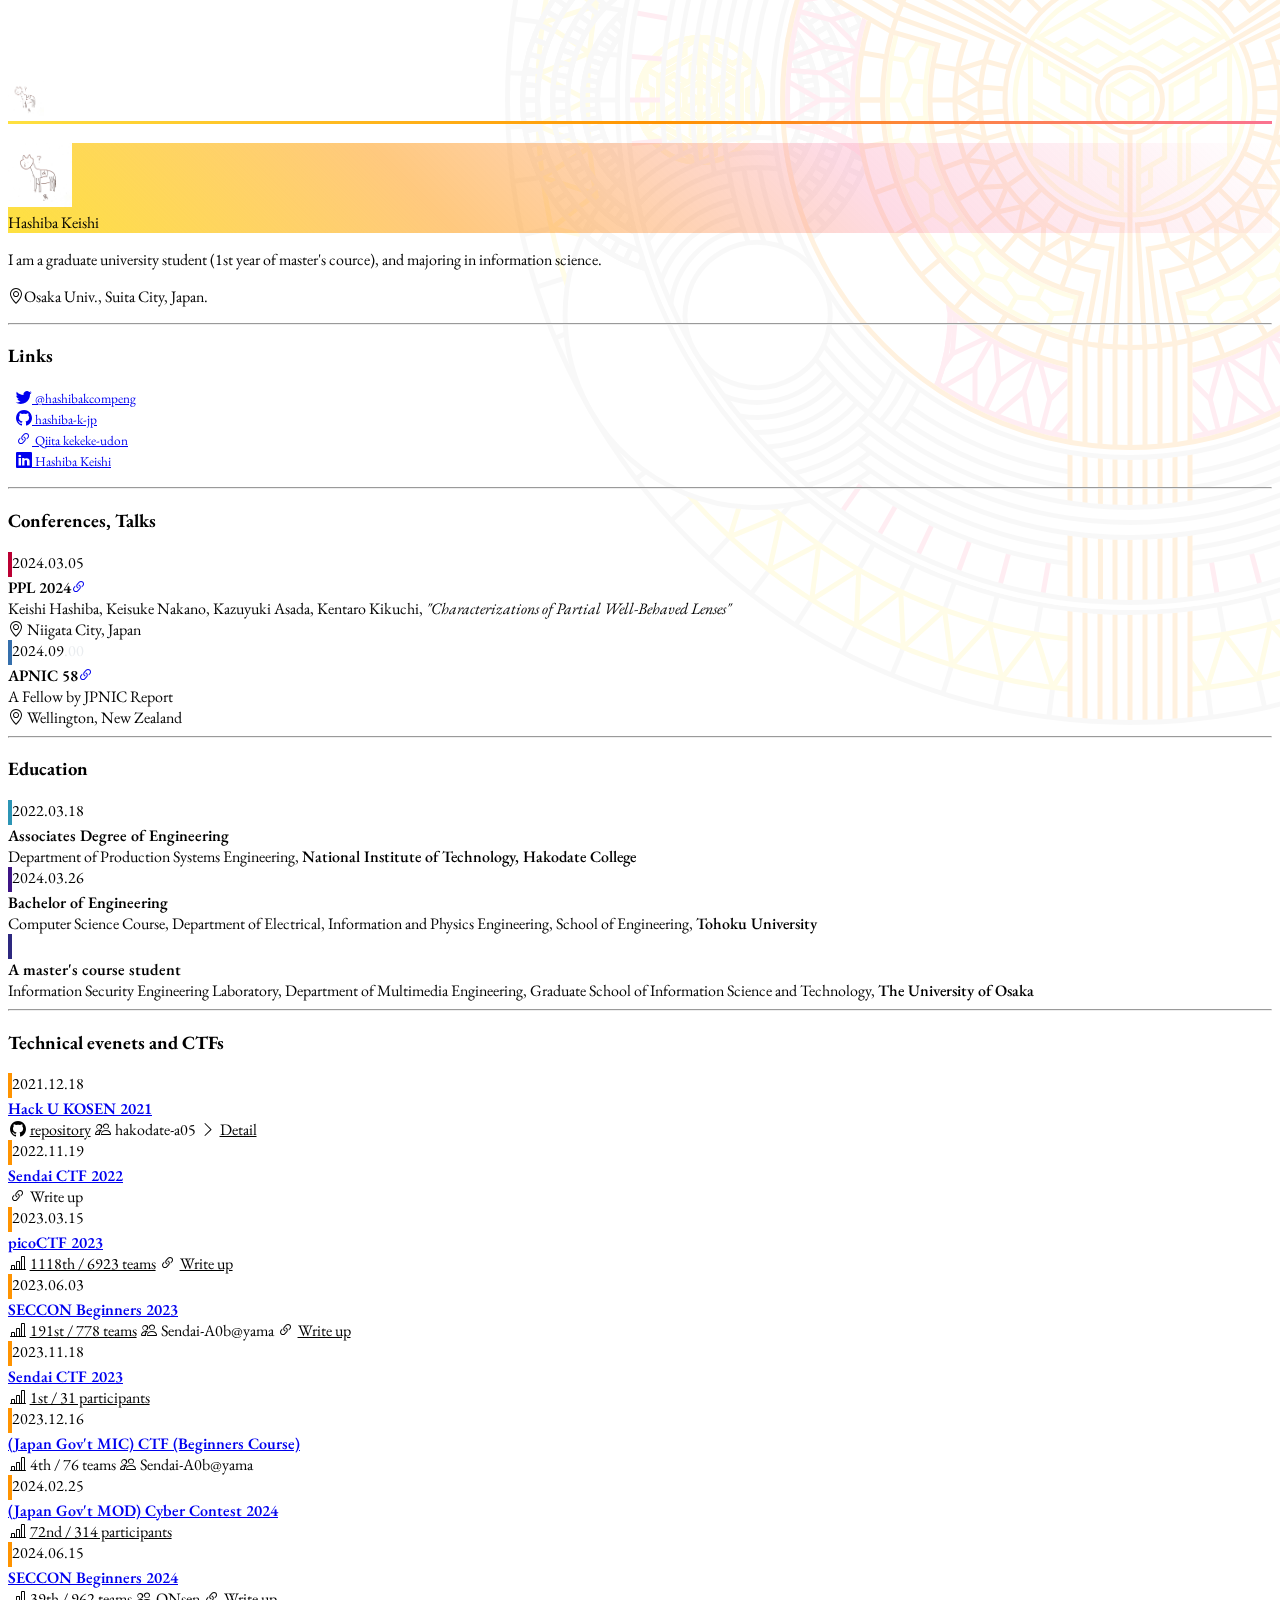
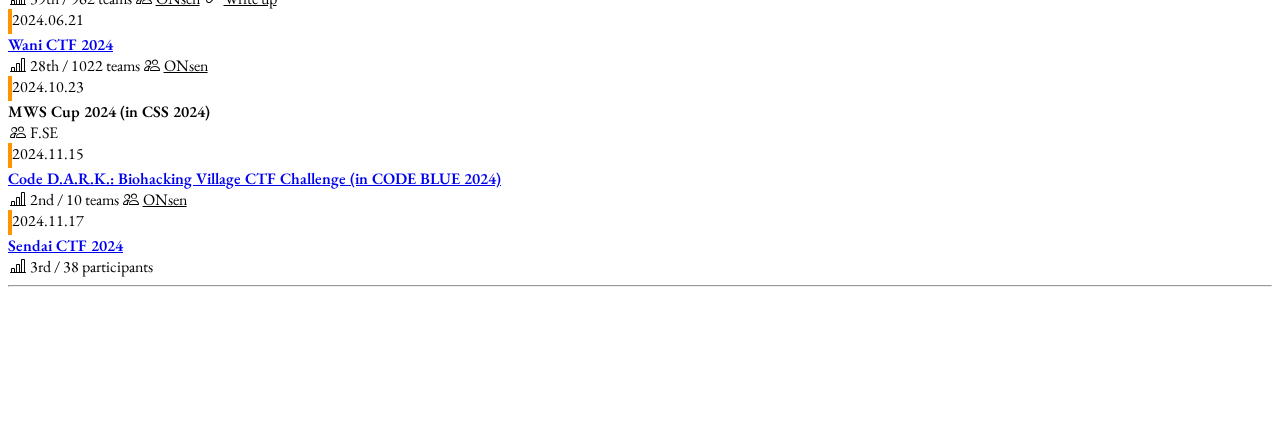
==== index.html @ 52b43f0b "add CTFs" ====
<!DOCTYPE html>
<html lang="ja" dir="ltr">
    <head>
        <meta charset="utf-8">
        <meta name="viewport" content="width=device-width">
        <title>Ke-</title>

        <!-- bootstrap 5.0 -->
        <link href="https://cdn.jsdelivr.net/npm/bootstrap@5.3.0/dist/css/bootstrap.min.css" rel="stylesheet" integrity="sha384-9ndCyUaIbzAi2FUVXJi0CjmCapSmO7SnpJef0486qhLnuZ2cdeRhO02iuK6FUUVM" crossorigin="anonymous">
        <script src="https://cdn.jsdelivr.net/npm/bootstrap@5.3.0/dist/js/bootstrap.bundle.min.js" integrity="sha384-geWF76RCwLtnZ8qwWowPQNguL3RmwHVBC9FhGdlKrxdiJJigb/j/68SIy3Te4Bkz" crossorigin="anonymous"></script>
        <link rel="stylesheet" href="https://cdn.jsdelivr.net/npm/bootstrap-icons@1.8.0/font/bootstrap-icons.css">

        <!-- bootstrap and original styles; Should this be written other files? -->
        <link rel="stylesheet" href="./styles/common.css" type="text/css">
        <link rel="stylesheet" href="./styles/flags.css" type="text/css">
        <link rel="stylesheet" href="./styles/rotation.css" type="text/css">

        <style media="screen">
            /* Show it is fixed to the top */
            body {
                min-height: 75rem;
                padding-top: 4.5rem;
            }
            li{
                list-style:none;
            }

            .name-div{
                background-image: linear-gradient(45deg, #fee140ff, #FF930080, #fa709a40, #FFFFFF00);
                /* border-image-source: linear-gradient(45deg, #fee140, #FF9300, #fa709a, #000000); */

            }

            .date{
                /* background-color: #EFEFEF; */
                /* border-left: .3em solid var(--color); */
                border-left: .3em solid ;
                padding-bottom: 1px;
                min-height: 24px;
            }

            .badge{
                text-decoration: none;
                font-weight: 400; /*semi bold*/
                margin: 0 .15em;
            }

            .badge  > a{
                color: inherit;
            }

            .contents-title{
                margin: 0;
                font-weight: 600; /*semi bold*/
            }

            #flags{
                margin: 0 0 1em 0;
            }

            .border-ppl > div{
                border-color: #B03;
            }

            .border-apnic > div{
                border-color: #356FAC;
            }


            .description-row{
              background-color: #F9F9F9;
            }

            .paper-title{
                font-style: italic;
            }




            @media (min-width: 576px) {
              .container-content > .row {
                &:not(.description-row) {
                  /* border-bottom: solid 1px;
                  border-image: linear-gradient(to right, var(--color), #FFFFFF) 1; */
                }
              }
            }

        </style>

        <!-- <link rel="stylesheet" href="./styles/index.css" type="text/css"> -->
        <script type="text/javascript" src="scripts/index.js"></script>
        <script type="text/javascript" src="scripts/common.js"></script>
        <!-- flag{h3l10_w0r1d!} -->

    </head>
    <body class="o-font-plain">
        <script>nav("")</script>

        <!--
        <nav class="navbar navbar-expand-md navbar-dark fixed-top bg-dark p-0">
            <div class="container-md">
                <a class="navbar-brand p-2 m-0 d-flex align-items-center"><img src="./images/icons/icon.jpg" class="border border-light border-1 rounded-circle d-inline-block align-text-top" height="36" alt=""> </a>
                <a class="navbar-brand o-font-head p-0">HOME</a>
            </div>
        </nav>
        -->

        <main class="container d-grid gap-3">
            <div id="curr_lang" class="lang-en" style="display: none;"></div>
            <div class="container">
                <h3 class="o-font-head"></h3>
                <div class="name-div row d-flex align-items-center">
                    <img src="./images/icons/icon.jpg" class="m-2 col-2 w-auto border border-light border-0 rounded-circle" height="64" width="64" alt="">
                    <!-- <div class="col-8 align-center name-url my-2" id="name" onclick="changeName()">
                        <span class="lead o-font-head">hashiba-k-jp.github.io</span>
                    </div> -->
                    <div class="col-8 align-center name-url my-2" id="name" >
                        <span class="lead o-font-head">Hashiba Keishi</span>
                    </div>
                </div>
              </div>
            <div class="container div-text">
                <div class="p-2 pb-0 lang-en">
                    <p class="mb-0">
                        I am a graduate university student (1st year of master's cource), and majoring in information science.<br>
                    </p>
                    <p class="mb-0 mt-1">
                        <i class="bi bi-geo-alt"></i>Osaka Univ., Suita City, Japan.
                    </p>
                </div>
                <div class="p-2 pb-0 lang-ja">
                    <p class="mb-0">
                        修士課程1年
                    </p>
                    <p class="mb-0 mt-1">
                        <i class="bi bi-geo-alt"></i>大阪府吹田市 / 大阪大学
                    </p>
                </div>
            </div>
            <hr class="hr  m-0" />
            <div class="container div-text">
                <h3 class="o-font-head">Links</h3>
                <ul class="mb-0">
                    <li><a href="https://twitter.com/hashibakcompeng" target="_blank" rel="noopener noreferrer" class="link-secondary"><i class="bi bi-twitter"></i> <small class="text-muted">@hashibakcompeng</small></a></li>
                    <li><a href="https://github.com/hashiba-k-jp" target="_blank" rel="noopener noreferrer" class="link-secondary"><i class="bi bi-github"></i> <small class="text-muted">hashiba-k-jp</small></a></li>
                    <li><a href="https://Qiita.com/kekeke-udon" target="_blank" rel="noopener noreferrer" class="link-secondary"><i class="bi bi-link-45deg"></i> <small class="text-muted">Qiita kekeke-udon</small></a></li>
                    <!-- <li><a href="https://www.instagram.com/k_instgr" target="_blank" rel="noopener noreferrer" class="link-secondary"><i class="bi bi-instagram"></i> <small class="text-muted">k_instgr</small></a></li> -->
                    <li><a href="https://www.linkedin.com/in/hashiba-k-jp" target="_blank" rel="noopener noreferrer" class="link-secondary"><i class="bi bi-linkedin"></i> <small class="text-muted">Hashiba Keishi</small></a></li>
                </ul>
            </div>
            <hr class="hr  m-0" />
            <div class="container">
                <h3 class="o-font-head">Conferences, Talks</h3>
                <div class="container container-content">
                    <div class="row mt-1 border-ppl">
                        <div class="date text-start text-md-center col-xxl-1 col-xl-1 col-lg-2 col-md-2 col-sm-3 col-xs-3   px-xl-1 bg-body-secondary text-body-secondary">
                            2024.03.05
                        </div>
                        <div class="main-contents text-sm-start col-xxl-11 col-xl-11 col-lg-10 col-md-10 col-sm-9 col-xs-9">
                            <p class="contents-title">PPL 2024<a href="https://jssst-ppl.org/workshop/2024/" target="_blank" rel="noopener noreferrer" class="link-secondary"><i class="bi bi-link-45deg"></i></a></p>
                            <span>Keishi Hashiba, Keisuke Nakano, Kazuyuki Asada, Kentaro Kikuchi,</span>
                            <span class="paper-title">"Characterizations of Partial Well-Behaved Lenses"</span>
                            <br>
                            <i class="bi bi-geo-alt"></i> <span class="lang-en">Niigata City, Japan</span> <span class="lang-ja">新潟市</span>
                        </div>
                    </div>
                    <div class="row mt-1 border-apnic">
                        <div class="date text-start text-md-center col-xxl-1 col-xl-1 col-lg-2 col-md-2 col-sm-3 col-xs-3   px-xl-1 bg-body-secondary text-body-secondary">
                            2024.09<span style="color:#E9ECEF;">.00</span>
                        </div>
                        <div class="main-contents text-sm-start col-xxl-11 col-xl-11 col-lg-10 col-md-10 col-sm-9 col-xs-9">
                            <p class="contents-title">APNIC 58<a href="https://conference.apnic.net/58/" target="_blank" rel="noopener noreferrer" class="link-secondary"><i class="bi bi-link-45deg"></i></a></p>
                            <span>A Fellow by JPNIC</span>
                            <span>Report</span>
                            <br>
                            <i class="bi bi-geo-alt"></i> <span>Wellington, New Zealand</span>
                        </div>
                    </div>
                </div>
            </div>

            <hr class="hr  m-0" />
            <div class="container">
                <h3 class="o-font-head">Education</h3>
                <div class="container container-content" id="edu">
                    <script type="text/javascript" src="scripts/index/edu.js"></script>
                </div>
            </div>
            <hr class="hr  m-0" />
            <div class="container">
                <h3 class="o-font-head">Technical evenets and CTFs</h3>
                <div class="container container-content" id="tech-events">
                    <script type="text/javascript" src="scripts/index/tech.js"></script>
                </div>
            </div>
            <hr class="hr  m-0" />
            <div class="container">
                <div id="flags" class="row flex-row-reverse bg-light">
                    <div class="col-xxl-2 col-lg-3 col-md-4 col-sm-6 col-xs-6 mt-sm-0">
                        <div class="area row justify-content-center">
                            <div class="d-flex flag">
                                <div class="flag-element" id="jp01-b"></div>
                                <div class="flag-element" id="jp01-w"></div>
                                <div class="flag-element" id="jp01-r"></div>
                                <div class="flag-element" id="jp01-w"></div>
                                <div class="flag-element" id="jp01-r"></div>
                                <div class="flag-element" id="jp01-w"></div>
                                <div class="flag-element" id="jp01-r"></div>
                                <div class="flag-element" id="jp01-w"></div>
                                <div class="flag-element" id="jp01-r"></div>
                                <div class="flag-element" id="jp01-w"></div>
                                <div class="flag-element" id="jp01-r"></div>
                                <div class="flag-element" id="jp01-w"></div>
                                <div class="flag-element" id="jp01-r"></div>
                                <div class="flag-element" id="jp01-w"></div>
                                <div class="flag-element" id="jp01-r"></div>
                                <div class="flag-element" id="jp01-w"></div>
                                <div class="flag-element" id="jp01-b"></div>
                            </div>
                            <div class="d-flex flag">
                                <div class="flag-element" id="city01202-b"></div>
                                <div class="flag-element" id="city01202-w"></div>
                                <div class="flag-element" id="city01202-r"></div>
                                <div class="flag-element" id="city01202-w"></div>
                                <div class="flag-element" id="city01202-r"></div>
                                <div class="flag-element" id="city01202-w"></div>
                                <div class="flag-element" id="city01202-r-c"></div>
                                <div class="flag-element" id="city01202-w-c"></div>
                                <div class="flag-element" id="city01202-b-c"></div>
                                <div class="flag-element" id="city01202-w-c"></div>
                                <div class="flag-element" id="city01202-r-c"></div>
                                <div class="flag-element" id="city01202-w"></div>
                                <div class="flag-element" id="city01202-r"></div>
                                <div class="flag-element" id="city01202-w"></div>
                                <div class="flag-element" id="city01202-r"></div>
                                <div class="flag-element" id="city01202-w"></div>
                                <div class="flag-element" id="city01202-b"></div>
                            </div>
                        </div>
                    </div>
                    <div class="col-xxl-2 col-lg-3 col-md-4 col-sm-6 col-xs-6 mt-1 mt-sm-0">
                        <div class="area row justify-content-center">
                            <div class="d-flex flag">
                                <div class="flag-element" id="jp04-g-s"></div>
                                <div class="flag-element" id="jp04-w"></div>
                                <div class="flag-element" id="jp04-g-c"></div>
                                <div class="flag-element" id="jp04-w"></div>
                                <div class="flag-element" id="jp04-g-c"></div>
                                <div class="flag-element" id="jp04-w"></div>
                                <div class="flag-element" id="jp04-g-c"></div>
                                <div class="flag-element" id="jp04-w"></div>
                                <div class="flag-element" id="jp04-g-s"></div>
                            </div>
                            <div class="d-flex flag">
                                <div class="flag-element" id="city04100-b-s"></div>
                                <div class="flag-element" id="city04100-w"></div>
                                <div class="flag-element" id="city04100-b-ms"></div>
                                <div class="flag-element" id="city04100-w"></div>
                                <div class="flag-element" id="city04100-b-c"></div>
                                <div class="flag-element" id="city04100-w"></div>
                                <div class="flag-element" id="city04100-b-c"></div>
                                <div class="flag-element" id="city04100-w"></div>
                                <div class="flag-element" id="city04100-b-ms"></div>
                                <div class="flag-element" id="city04100-w"></div>
                                <div class="flag-element" id="city04100-b-s"></div>
                            </div>
                        </div>
                    </div>
                    <div class="col-xxl-2 col-lg-3 col-md-4 col-sm-6 col-xs-6 mt-1 mt-sm-0">
                        <div class="area row justify-content-center">
                            <div class="d-flex flag">
                                <div class="flag-element" id="jp27-b-s"></div>
                                <div class="flag-element" id="jp27-w"></div>
                                <div class="flag-element" id="jp27-b-i"></div>
                                <div class="flag-element" id="jp27-w"></div>
                                <div class="flag-element" id="jp27-b-o"></div>
                                <div class="flag-element" id="jp27-w"></div>
                                <div class="flag-element" id="jp27-b-i"></div>
                                <div class="flag-element" id="jp27-w"></div>
                                <div class="flag-element" id="jp27-b-o"></div>
                                <div class="flag-element" id="jp27-w"></div>
                                <div class="flag-element" id="jp27-b-i"></div>
                                <div class="flag-element" id="jp27-w"></div>
                                <div class="flag-element" id="jp27-b-s"></div>
                            </div>
                            <div class="d-flex flag">
                                <div class="flag-element" id="city27220-b-s"></div>
                                <div class="flag-element" id="city27220-l"></div>
                                <div class="flag-element" id="city27220-b-i"></div>
                                <div class="flag-element" id="city27220-l"></div>
                                <div class="flag-element" id="city27220-b-i"></div>
                                <div class="flag-element" id="city27220-l"></div>
                                <div class="flag-element" id="city27220-b-s"></div>
                            </div>
                        </div>
                    </div>
                </div>
            </div>

            <div class="footer-image d-none d-lg-block">

              <img src="images/layer2_white.svg" class="white_cover" id="layer_2"  alt="" width="1600" height="1600">
              <img src="images/layer2.svg"  id="layer_2"  alt="" width="1600" height="1600">
              <div class="layer_2_sate" id="l2_s1">
                <img src="images/outer-satellite-1.svg" id="" class="l2_img1" alt="" width="400" height="400">
                <img src="images/outer-satellite-2.svg" id="" class="l2_img2" alt="" width="400" height="400">
                <img src="images/outer-satellite-3.svg" id="" class="l2_img3" alt="" width="400" height="400">
              </div>
              <div class="layer_2_sate" id="l2_s2">
                <img src="images/outer-satellite-1.svg" id="" class="l2_img1" alt="" width="400" height="400">
                <img src="images/outer-satellite-2.svg" id="" class="l2_img2" alt="" width="400" height="400">
                <img src="images/outer-satellite-3.svg" id="" class="l2_img3" alt="" width="400" height="400">
              </div>
              <div class="layer_2_sate" id="l2_s3">
                <img src="images/outer-satellite-1.svg" id="" class="l2_img1" alt="" width="400" height="400">
                <img src="images/outer-satellite-2.svg" id="" class="l2_img2" alt="" width="400" height="400">
                <img src="images/outer-satellite-3.svg" id="" class="l2_img3" alt="" width="400" height="400">
              </div>
              <img src="images/white-2.svg" class="white_cover" id="l2_white" alt="" width="1600" height="1600">

              <div class="layer_1_sate" id="l1_s1">
                <img src="images/l1_sate.svg" id="" class="l1_img" alt="" width="150" height="150">
              </div>
              <div class="layer_1_sate" id="l1_s2">
                <img src="images/l1_sate.svg" id="" class="l1_img" alt="" width="150" height="150">
              </div>
              <div class="layer_1_sate" id="l1_s3">
                <img src="images/l1_sate.svg" id="" class="l1_img" alt="" width="150" height="150">
              </div>
              <img src="images/layer1.svg"   id="layer_1"   alt="" width="1600" height="1600">
              <img src="images/pink.svg"   id="l0_pink"  alt="" width="1600" height="1600">
              <img src="images/yellow.svg" id="l0_yellow" alt="" width="1600" height="1600">
              <img src="images/orange_white.svg" class="white_cover" id="l0_orange_white" alt="" width="1600" height="1600">
              <img src="images/orange.svg" id="l0_orange" alt="" width="1600" height="1600">
              <img src="images/white.svg" class="white_cover" id="white"  alt="" width="2500" height="2500">

            </div>

            <script type="text/javascript">
                const toHide = document.querySelectorAll(".lang-ja");
                toHide.forEach((element) => element.style.display = "none");
            </script>
        </main>
    </body>

</html>
---- styles/common.css ----
/* @import url(//fonts.googleapis.com/css2?family=David+Libre&family=Mate&family=Mate+SC&family=Spline+Sans+Mono&display=swap);
@import url(https://fonts.googleapis.com/css2?family=David+Libre&family=Mate&family=Mate+SC&family=Spline+Sans+Mono&display=swap); */
@import url(//fonts.googleapis.com/css2?family=EB+Garamond:ital,wght@0,400..800;1,400..800&display=swap);
@import url(https://fonts.googleapis.com/css2?family=EB+Garamond:ital,wght@0,400..800;1,400..800&display=swap);
/* @import url(fonts.googleapis.com/css2?family=Noto+Sans:ital,wdth,wght@0,90,100..900;1,90,100..900&display=swap);
@import url(https://fonts.googleapis.com/css2?family=Noto+Sans:ital,wdth,wght@0,90,100..900;1,90,100..900&display=swap); */

/* for japanese */
@import url(//fonts.googleapis.com/css2?family=Klee+One&display=swap);
@import url(https://fonts.googleapis.com/css2?family=Klee+One&display=swap);

@import url(//fonts.googleapis.com/css2?family=Shippori+Mincho:wght@400;500;600;700;800&display=swap);
@import url(https://fonts.googleapis.com/css2?family=Shippori+Mincho:wght@400;500;600;700;800&display=swap);

.o-font-head, h3, h5{
    font-family: 'EB Garamond';
}
.o-font-plain{
    font-family: 'EB Garamond', serif;
}
.o-font-mono{
    font-family: 'EB Garamond';
}

.lang-ja{
    /* font-family: "Klee One", cursive; */
    font-family: "Shippori Mincho", serif;
}

ul{
    padding-left: 0.5em;
}

@keyframes bggradient{
  0% {
    background-position: 0% 50%;
  }
  50% {
    background-position: 100% 50%;
  }
  100% {
    background-position: 0% 50%;
  }
}

.div-text{
  /* background-color: #FFFFFFB0; */
}

nav {
    border-bottom: 3px solid;
    border-image-source: linear-gradient(45deg, #fee140, #FF9300, #fa709a);
    border-image-slice: 1;
}
---- styles/flags.css ----
.flag {
    padding: 0px;
    margin: 0.15em 0.1em;
    height: 1.2em;
    width: 12em;
}


#jp01-b{
    width: 26%;
    background-color: #373B66;
}
#jp01-w{
    width: 3.2%;
    background-color: #FFFFFF;
}
#jp01-r{
    width: 3.2%;
    background-color: #C3373F;
}

#city01202-b{
    width: 17%;
    background-color: #154D7B;
}
#city01202-w{
    width: 5%;
    background-color: #FFFFFF;
}
#city01202-r{
    width: 7%;
    background-color: #881F4E;
}
#city01202-b-c{ /* center */
    width: 2%;
    background-color: #154D7B;
}
#city01202-w-c{ /* center */
    width: 1%;
    background-color: #FFFFFF;
}
#city01202-r-c{ /* center */
    width: 2%;
    background-color: #881F4E;
}

#jp04-g-s{ /* side */
    width: 26.5%;
    background-color: #02594A;
}
#jp04-g-c{ /* center */
    width: 5%;
    background-color: #02594A;
}
#jp04-w{
    width: 8%;
    background-color: #FFFFFF;
}

#city04100-b-s{ /* side */
    width: 26%;
    background-color: #2E0A70;
}
#city04100-b-ms{ /* middle-side */
    width: 12%;
    background-color: #2E0A70;
}
#city04100-b-c{ /* center */
    width: 2%;
    background-color: #2E0A70;
}
#city04100-w{
    width: 4%;
    background-color: #FFFFFF;
}

#jp27-b-s{
    width: 16%;
    background-color: #364C97;
}
#jp27-b-i{ /* Inner-white */
    width: 5%;
    background-color: #364C97;
}
#jp27-b-o{ /* Outer-white */
    width: 10%;
    background-color: #364C97;
}
#jp27-w{
    width: 5.5%;
    background-color: #FFFFFF;
}

#city27220-b-s{ /* Background Side */
    width: 23%;
    background-color: #FFF9D8;
}
#city27220-b-i{ /* Background Inner */
    width: 15%;
    background-color: #FFF9D8;
}
#city27220-l{ /* Logo */
    width: 8%;
    background-color: #660000;
}
---- styles/rotation.css ----
.footer-image {
  --rad-outer:  calc(430px + 200px);
  /* --debug-padding: 1200px; */
  --debug-padding: 0px;
  --debug-rotate: 0deg;
  /* --origin-deg: 45deg; */

  --margin_top:   100px;
  --margin_right: 150px;
  position: relative;
}

.footer-image > img, .footer-image > div, .footer-image > div > img{
  position: fixed;
  z-index:  -1;
  rotate: calc(var(--origin-deg) + var(--debug-rotate));
}

.footer-image > div{
  height: var(--height);
  width:  var(--width);
  top:    calc(var(--margin_top) - var(--height)/2 + var(--debug-padding));
  right:  calc(var(--margin_right) - var(--width)/2 + var(--from_center) + var(--debug-padding));
  --padding: calc(var(--from_center) + var(--satellite_radius));   /* only --margin_top and --margin_right ... just upper_right corner is center of the images. */
  transform-origin: var(--padding) center;
}

.footer-image > #l0_orange, #l0_orange_white, #l0_yellow, #l0_pink, #layer_1, #layer_2, #l2_white{
  --height: 1600px;
  --width:  1600px;
  height: var(--height);
  width:  var(--width);
  top:    calc(var(--margin_top) - var(--height)/2  + var(--debug-padding));
  right:  calc(var(--margin_right) - var(--width)/2  + var(--debug-padding));
}

.footer-image > #white, #layer_3, #layer_4_1, #layer_4_2, #layer_4_white{
  --height: 2500px;
  --width:  2500px;
  height: var(--height);
  width:  var(--width);
  top:    calc(var(--margin_top) - var(--height)/2  + var(--debug-padding));
  right:  calc(var(--margin_right) - var(--width)/2  + var(--debug-padding));
}

.footer-image > #layer_3_white{
  --height: 4000px;
  --width:  4000px;
  height: var(--height);
  width:  var(--width);
  top:    calc(var(--margin_top) - var(--height)/2  + var(--debug-padding));
  right:  calc(var(--margin_right) - var(--width)/2  + var(--debug-padding));
}


@keyframes pos_rotate {
  0% { transform: rotate(0deg); }
  100% { transform: rotate(360deg); }
}
@keyframes neg_rotate {
  0% { transform: rotate(0deg); }
  100% { transform: rotate(-360deg); }
}
@keyframes rotate {
  0% { transform: rotate(var(--from)); }
  100% {transform: rotate(var(--to));}
}

@keyframes line {
  0% { transform: translateX(0px) rotate(var(--reverse)); }
  100% {transform: translateX(var(--line_move_end)) rotate(var(--reverse));}
}

.layer_4_line_img{
  position: absolute;
  animation: line 1s cubic-bezier(0.35, 0, 0.65, 1) infinite;
}

.layer_4_sate_line{
  display: block;
  --width: calc(3000px/2);
  --height: calc(770px/2);
  /* height = 385px */
  --from_center: 900px;
  --satellite_radius: calc(var(--width) / 2);
  /* z-index:30 !important; */
  animation: rotate 240s linear infinite;
  /* background-color:red; */
}

#l4_l_s1{ --from:450deg; --to: 90deg; }
#l4_l_s2{ --from:570deg; --to:210deg; }
#l4_l_s3{ --from:690deg; --to:330deg; }

.layer_4_line1_img{
  right: 0px;
  --line_move_end: 240px
}
.line1_r{
  top: 10px;
  --reverse: 0deg;
}
.line1_l{
  bottom: 10px;
  --reverse: 180deg;
}

.layer_4_line2_img{
  right: 0px;
  --line_move_end: -160px
}
.line2_r{
  top: 60px;
  --reverse: 0deg;
}
.line2_l{
  bottom: 60px;
  --reverse: 180deg;
}

.layer_4_line3_img{
  --line_move_end: -160px
}
.line3_r{
  top: 100px;
}
.line3_l{
  bottom: 100px;
}

.layer_4_line4{
  position: absolute;
  width: 1300px;
  height: 5px;
  /* background-color: #3FBFD2; */
  background-color: #FFFFFFFF;
}
#line4_1{ top:     95px; }
#line4_2{ bottom:  95px; }
#line4_3{ top:    130px; }
#line4_4{ bottom: 130px; }

@keyframes shine{ 100% { left: 125%; } }

.layer_4_line4_color {
  position: absolute;
  top: 0;
  left: -20%;
  width: 50%;
  height: 100%;
  background: linear-gradient(to left, #3FBFD240 0%, #3FBFD2FF 5%, #3FBFD200 100%);
}

.color_run{
  animation: shine 3s;
}



.layer4_line_satellite{
  position: absolute;
  height: 185px;
  width: 185px;
  right: calc(800px - (370px)/4);
  top:  calc((770px/2)/2 - (370px)/4);
}


.layer4_line_satellite > img{
  position: absolute;
  /* top:0px;
  right:0px; */
  animation: var(--dir) var(--rotate_time) linear infinite;
}
.layer4_line_satellite_img1{
  --dir: pos_rotate;
  --rotate_time: 12s;
}
.layer4_line_satellite_img2{
  --dir: neg_rotate;
  --rotate_time: 16s;
}

.layer_4_sate{
  --size: 800px;
  height: var(size);
  width:  var(size);
  display: block;

  position: absolute;
  --top: 175px;
  top: var(--top);
  left: calc(var(--size) / 2);

  transform-origin: 400px calc(var(--size) - var(--top));
}
.l4_img1{
  animation: neg_rotate 8s linear infinite;
}

.layer_3_sate{
  display: block;
  --height: 1600px;
  --width:  1600px;
  --from_center: calc(2485px / 2);   /* This value is the HALF of the distance between the origin of images and the CENTER of satellite */
  --satellite_radius: 800px;  /* This is the HALF of the distance between the center of the satellite and OUTER EDGE of outer circle  */
  animation: rotate 240s linear infinite;
}
.l3_img1, .layer_4_sate{
  animation: pos_rotate 20s linear infinite;
}
#l3_s1{ --from:390deg; --to: 30deg; }
#l3_s2{ --from:510deg; --to:150deg; }
#l3_s3{ --from:630deg; --to:270deg; }


.layer_2_sate{
  --height: 400px;
  --width:  400px;
  --from_center: 430px;   /* This value is the HALF of the distance between the origin of images and the CENTER of satellite */
  --satellite_radius: 200px;  /* This is the HALF of the distance between the center of the satellite and OUTER EDGE of outer circle  */
  animation: rotate 30s linear infinite;
}
#l2_s1{ --from:-30deg;  --to:330deg; }
#l2_s2{ --from: 90deg;  --to:450deg; }
#l2_s3{ --from:210deg;  --to:570deg; }
.l2_img1{
  --from:0deg; --to:360deg;
  animation: rotate 6s linear infinite;
}
.l2_img2{
  --from:270deg; --to:-90deg;
  animation: rotate 9s linear infinite;
}
.l2_img3{
  --from:0deg; --to:360deg;
  animation: rotate 18s linear infinite;
}


.layer_1_sate{
  --height: 150px;
  --width:  150px;
  --from_center: 430px;   /* This value is the HALF of the distance between the origin of images and the CENTER of satellite */
  --satellite_radius: 75px;  /* This is the HALF of the distance between the center of the satellite and OUTER EDGE of outer circle  */
  animation: rotate 40s linear infinite;
}
#l1_s1{ --from:330deg; --to:-30deg; }
#l1_s2{ --from:450deg; --to: 90deg; }
#l1_s3{ --from:570deg; --to:210deg; }
.l1_img{
  animation: pos_rotate 5s linear infinite;
}


.footer-image > #white{
  /* opacity:  0; */
  opacity:  0.875;
}

.footer-image > #l0_orange, #l0_orange_white{
  animation: pos_rotate 60s linear infinite;
}
.footer-image > #l0_yellow{
  animation: neg_rotate 20s linear infinite;
}
.footer-image > #l0_pink{
  animation: pos_rotate 30s linear infinite;
}
.footer-image > #layer_1{
  animation: neg_rotate 40s linear infinite;
}
.footer-image > #layer_2{
  animation: pos_rotate 30s linear infinite;
}

.footer-image > #layer_3,  #layer_4_white{
  animation: neg_rotate 240s linear infinite;
  /* rotate: 90deg; */
}

.footer-image > #layer_4_1{
  animation: pos_rotate 18s linear infinite;
}
.footer-image > #layer_4_2{
  animation: neg_rotate 18s linear infinite;
}

.white_cover{
  /* display: none; */
}
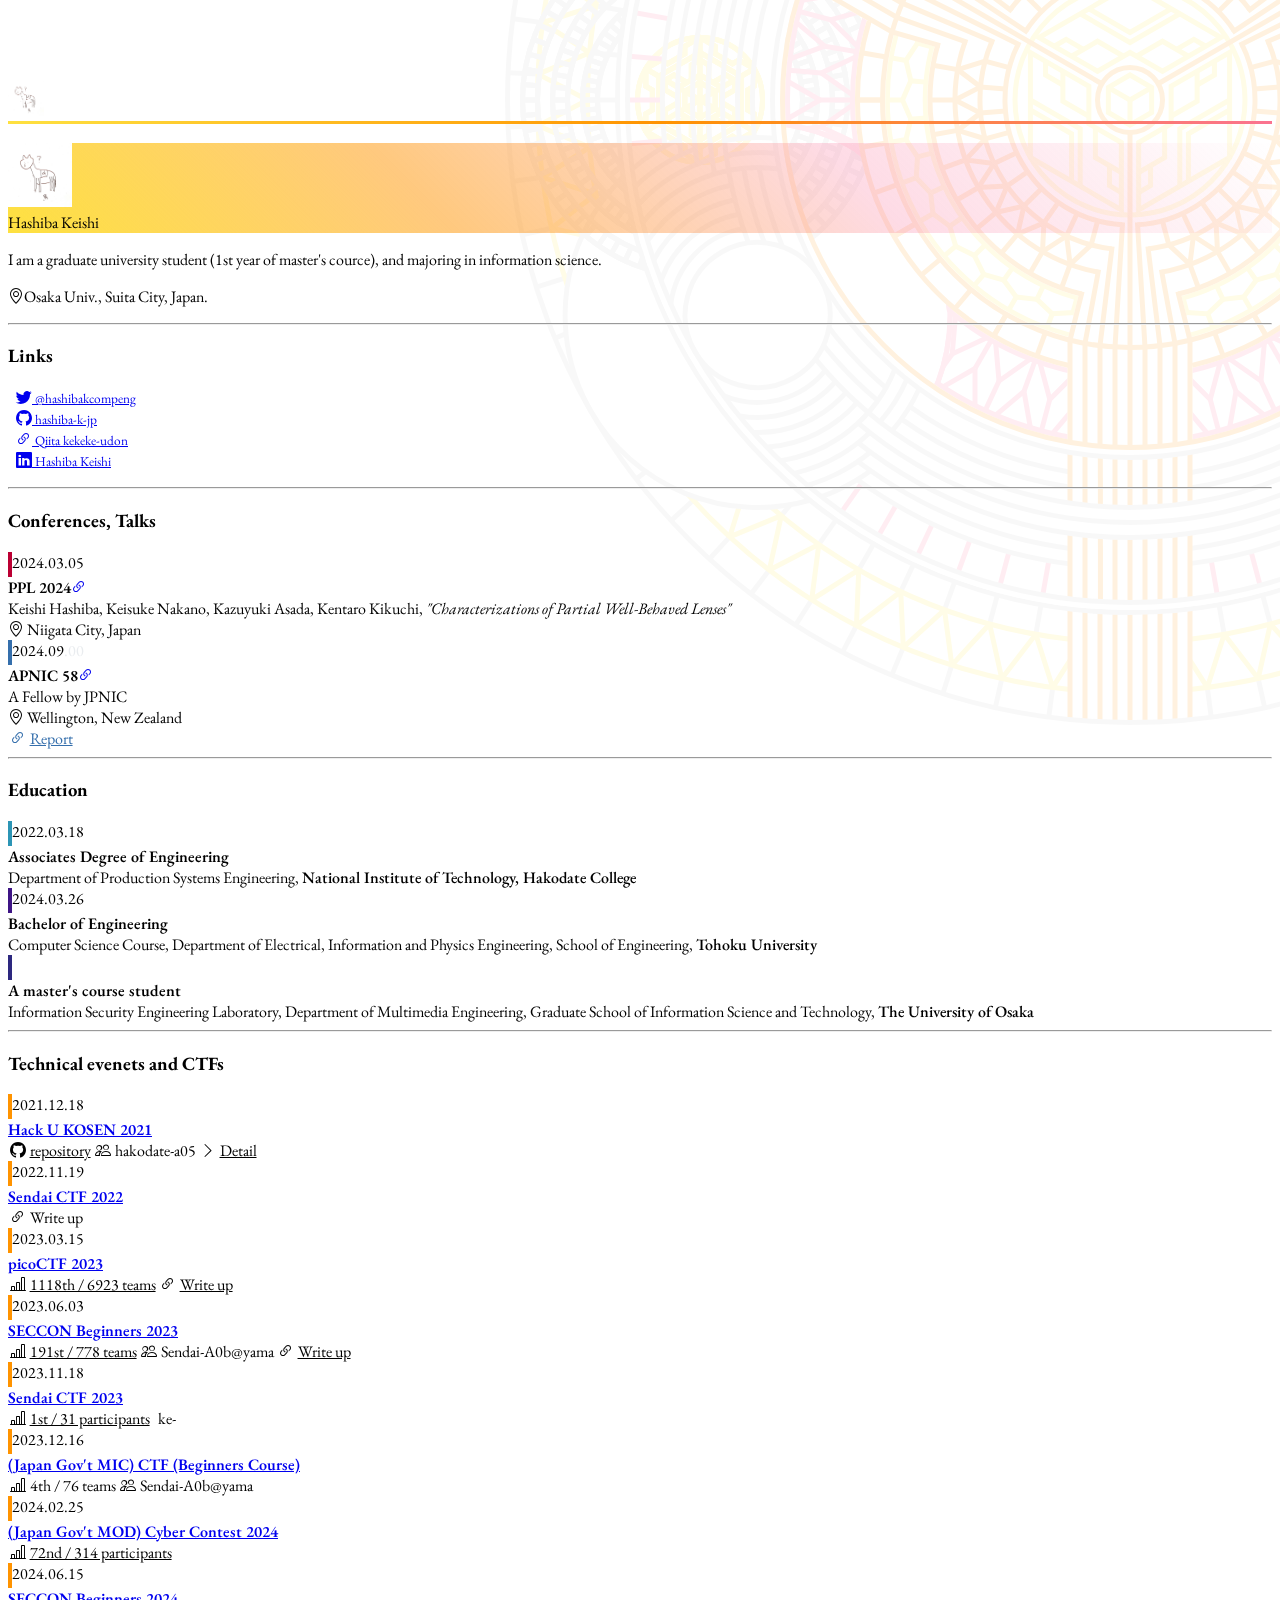
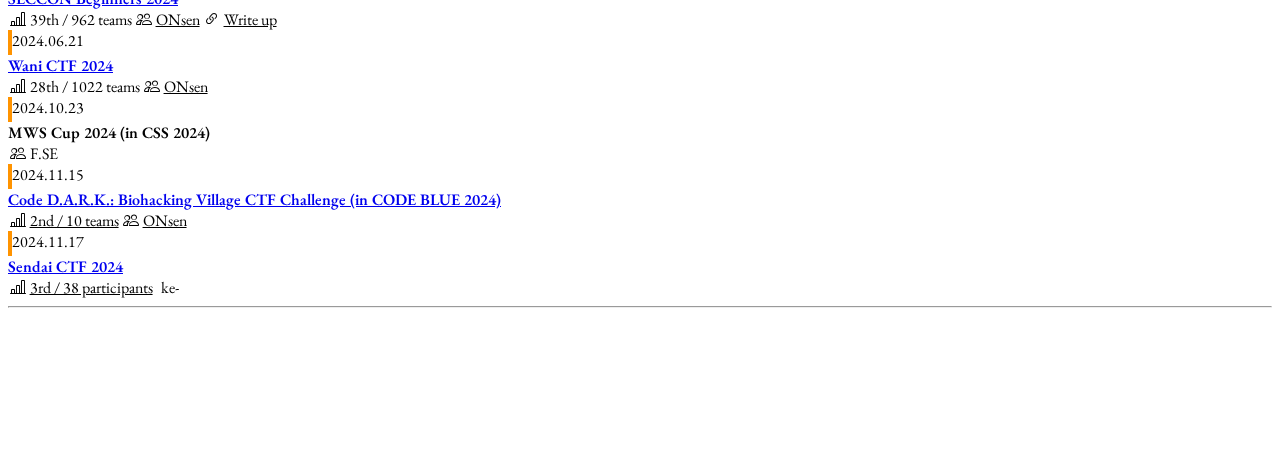
==== commit ccea6747: "update index" ====
--- a/index.html
+++ b/index.html
@@ -172,10 +172,9 @@
                         </div>
                         <div class="main-contents text-sm-start col-xxl-11 col-xl-11 col-lg-10 col-md-10 col-sm-9 col-xs-9">
                             <p class="contents-title">APNIC 58<a href="https://conference.apnic.net/58/" target="_blank" rel="noopener noreferrer" class="link-secondary"><i class="bi bi-link-45deg"></i></a></p>
-                            <span>A Fellow by JPNIC</span>
-                            <span>Report</span>
-                            <br>
-                            <i class="bi bi-geo-alt"></i> <span>Wellington, New Zealand</span>
+                            <span>A Fellow by JPNIC</span><br>
+                            <i class="bi bi-geo-alt"></i> <span>Wellington, New Zealand</span><br>
+                            <span class="badge me-1 bg-secondary-subtle" style="color:#356FAC;"><i style="margin-right: 0.2em;" class="bi bi-link-45deg"></i><a target="_blank" href="https://www.nic.ad.jp/ja/intl/fellowship-program/apnic58.html">Report</a></span>
                         </div>
                     </div>
                 </div>
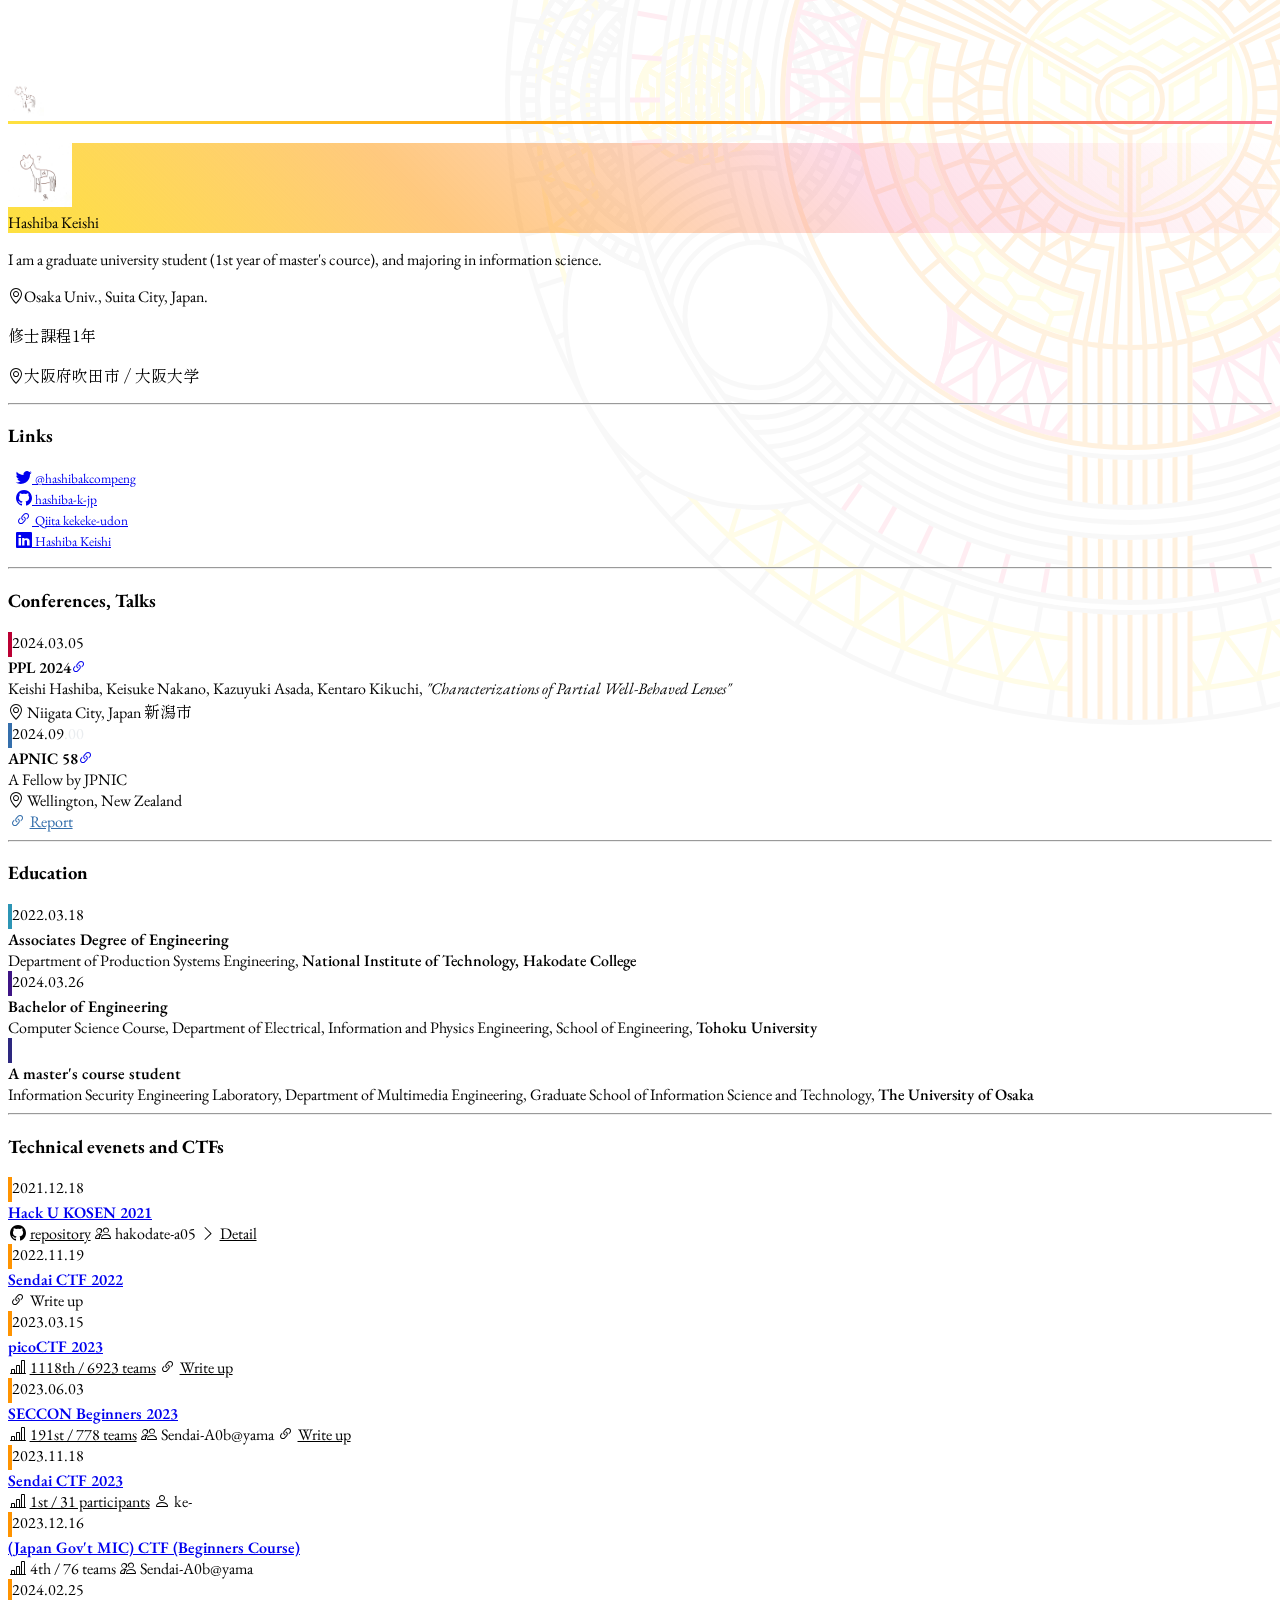
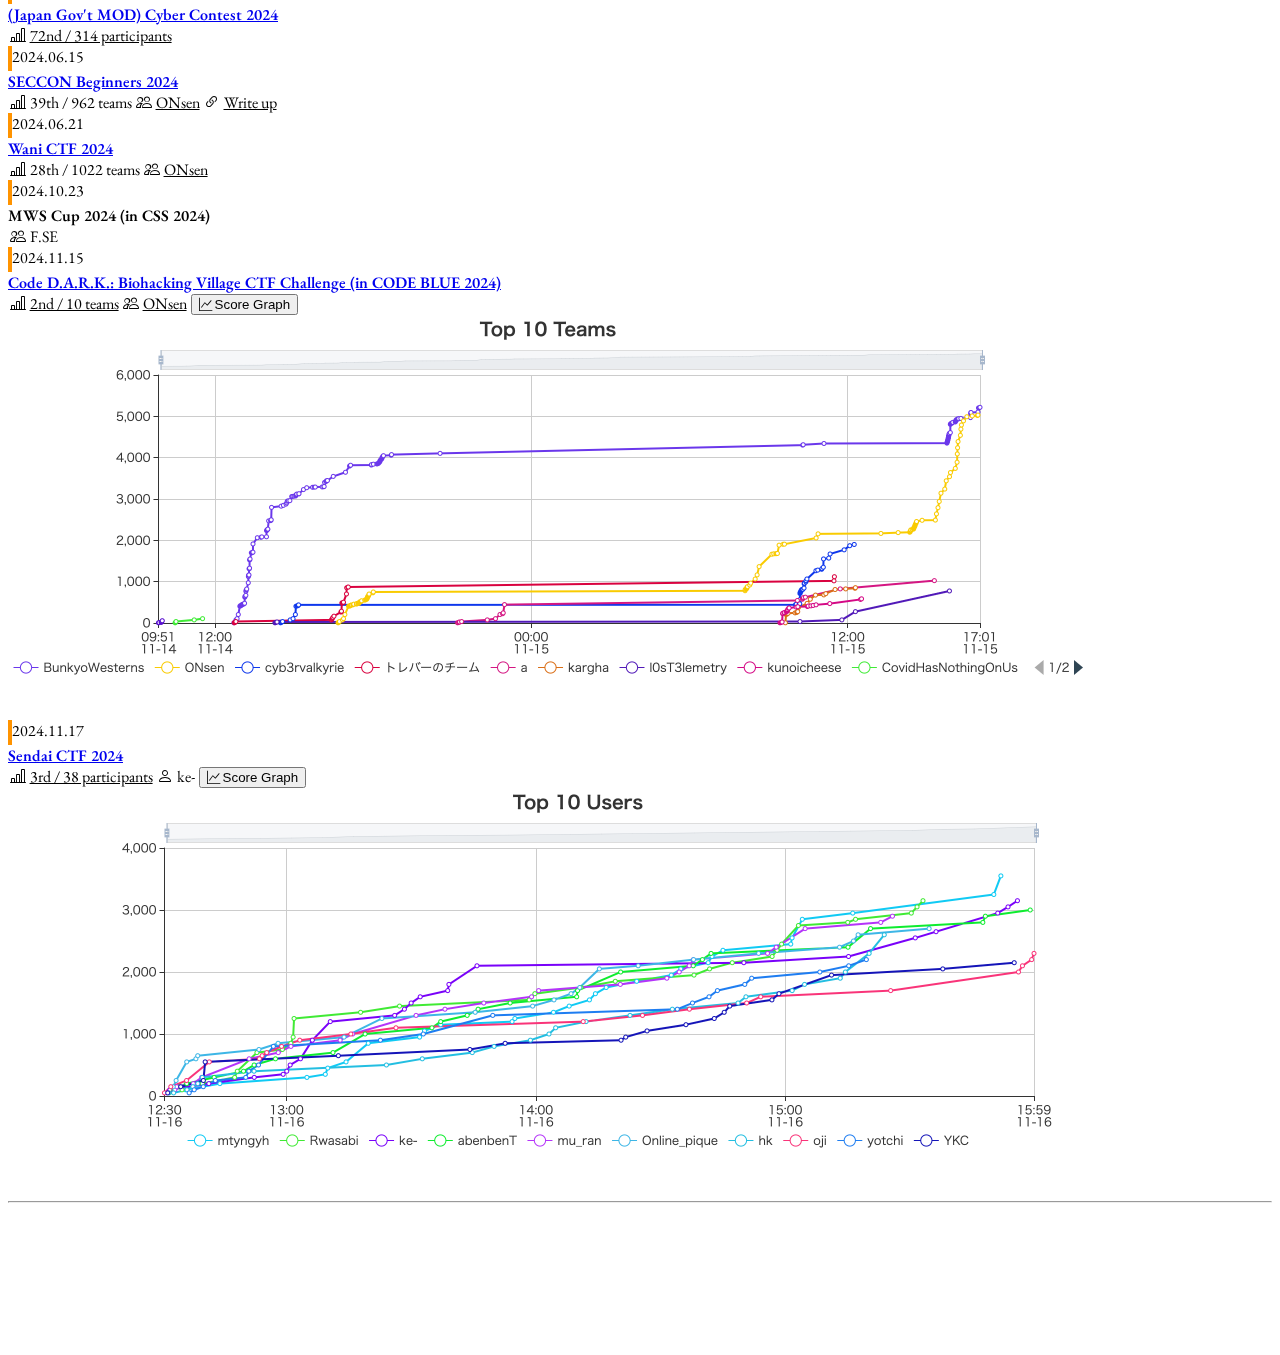
==== commit 9ea89a3f: "move background images to js file" ====
--- a/index.html
+++ b/index.html
@@ -298,7 +298,7 @@
                 </div>
             </div>
 
-            <div class="footer-image d-none d-lg-block">
+            <!-- <div class="footer-image d-none d-lg-block">
 
               <img src="images/layer2_white.svg" class="white_cover" id="layer_2"  alt="" width="1600" height="1600">
               <img src="images/layer2.svg"  id="layer_2"  alt="" width="1600" height="1600">
@@ -335,12 +335,10 @@
               <img src="images/orange.svg" id="l0_orange" alt="" width="1600" height="1600">
               <img src="images/white.svg" class="white_cover" id="white"  alt="" width="2500" height="2500">
 
-            </div>
-
-            <script type="text/javascript">
-                const toHide = document.querySelectorAll(".lang-ja");
-                toHide.forEach((element) => element.style.display = "none");
-            </script>
+            </div> -->
+
+            <script type="text/javascript" src="scripts/background.js"></script>
+
         </main>
     </body>
 
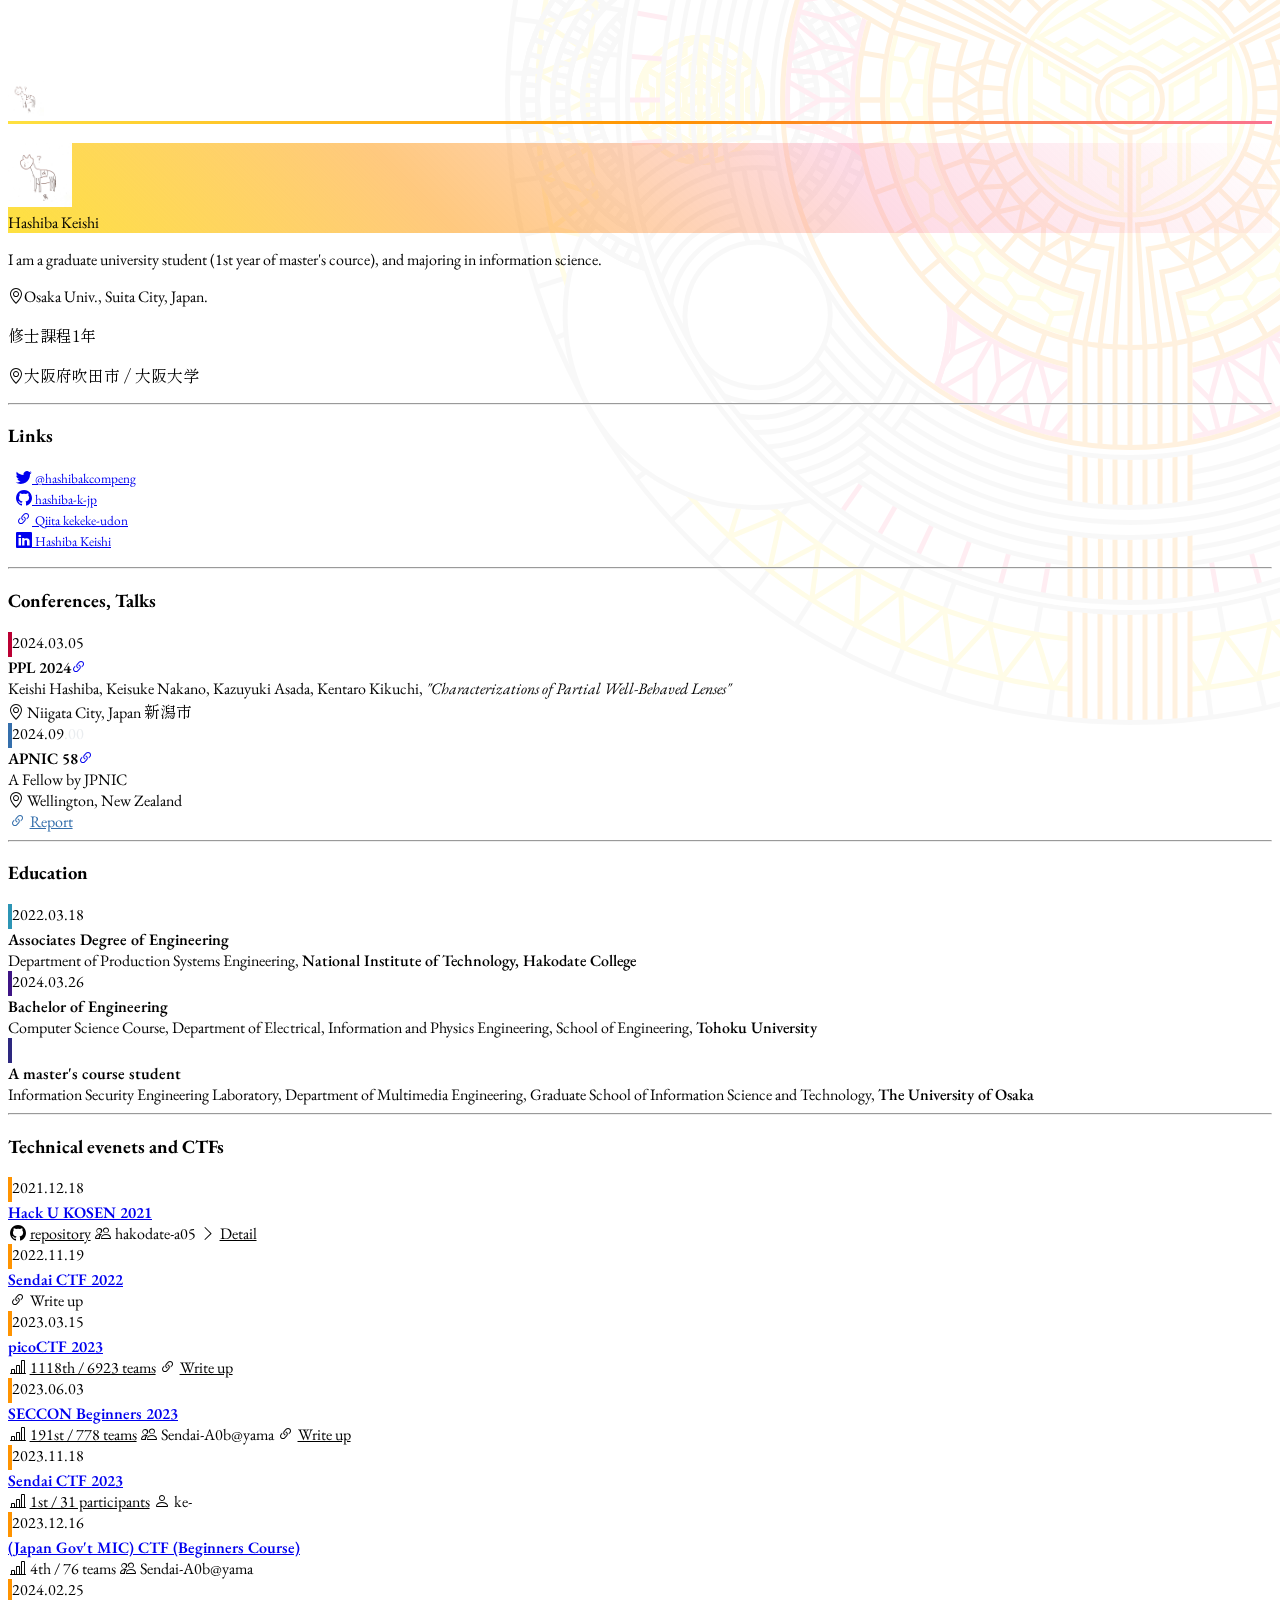
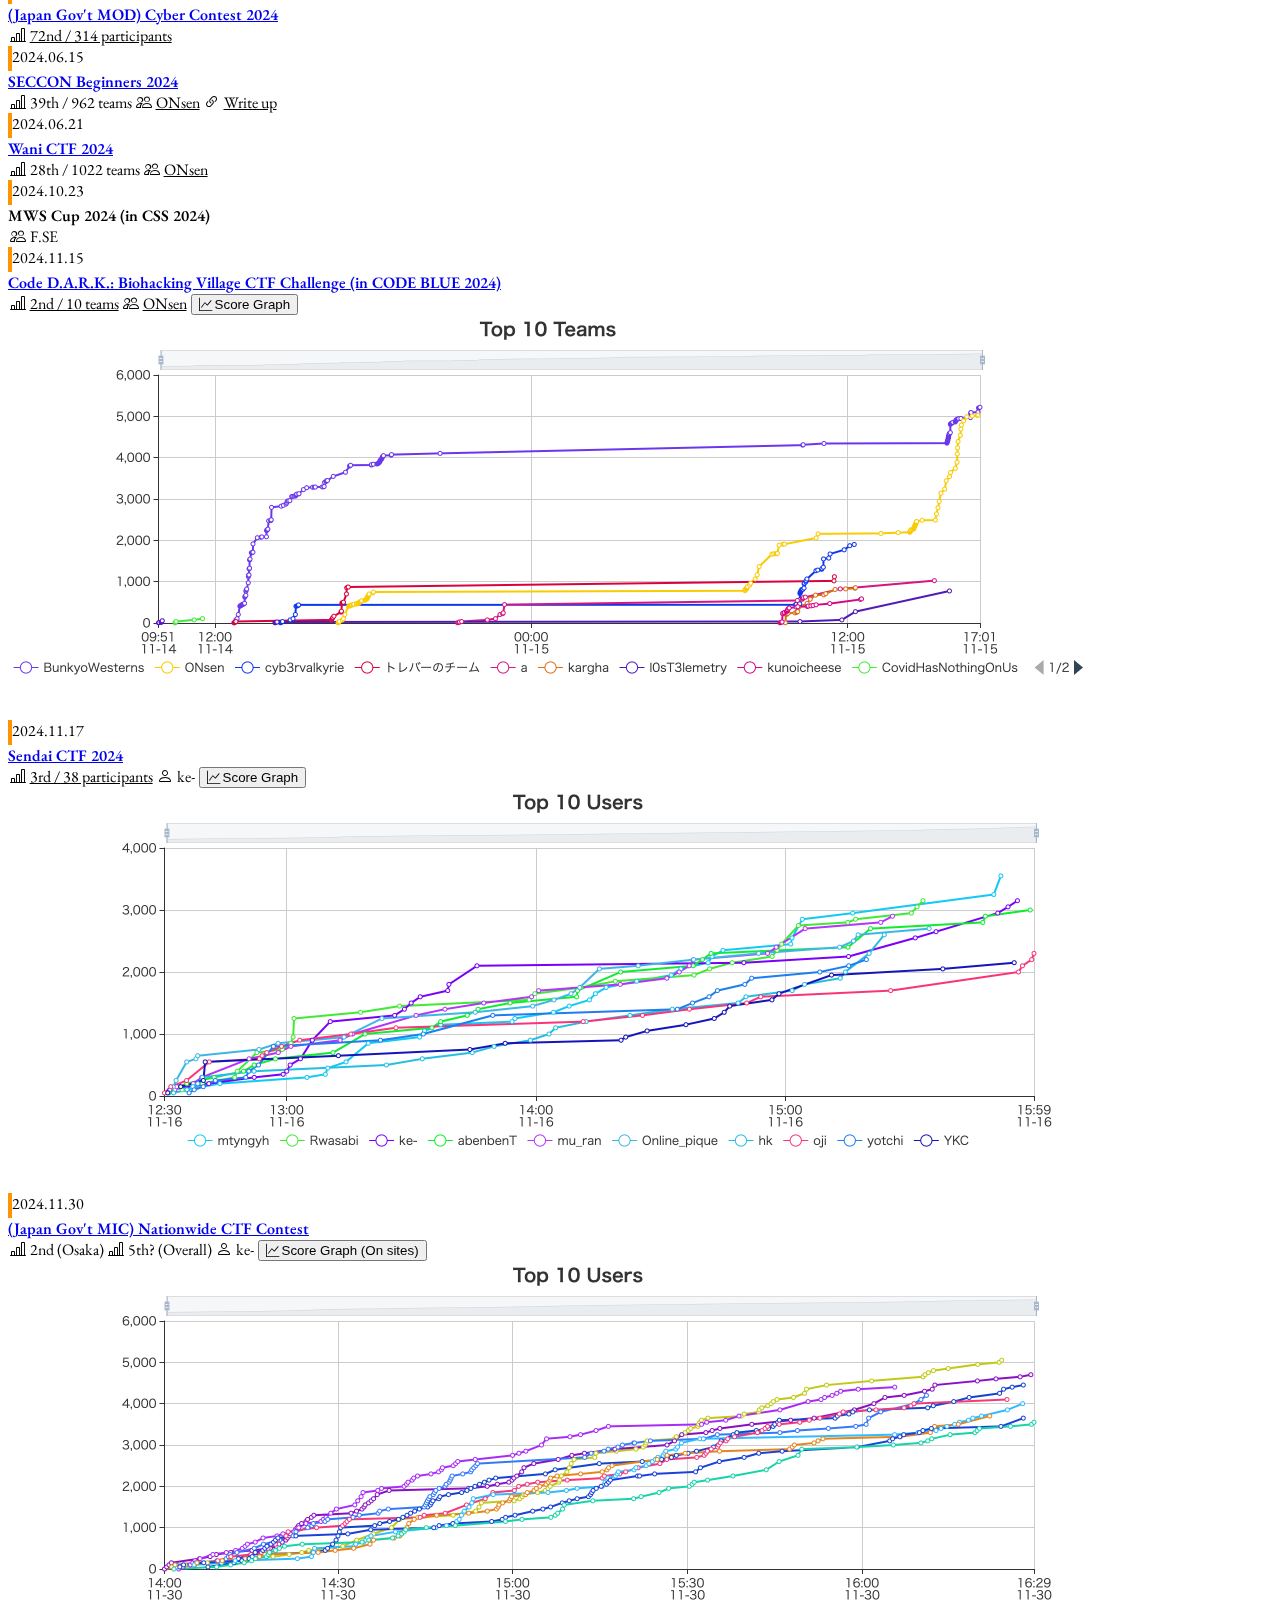
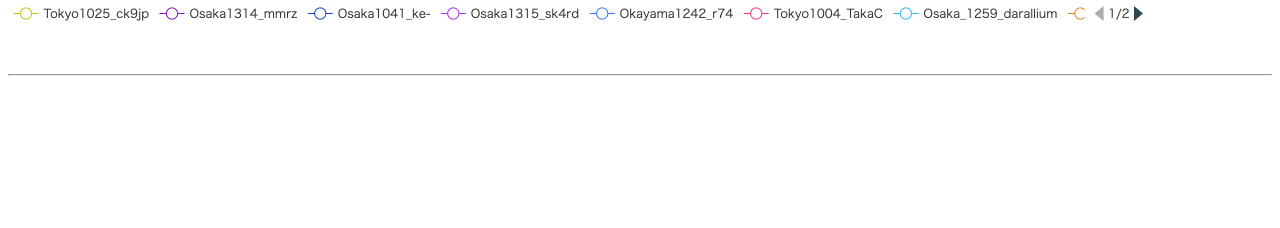
==== commit e9d1f850: "switch to show background for phones and put flags to external json file" ====
--- a/index.html
+++ b/index.html
@@ -12,8 +12,7 @@
 
         <!-- bootstrap and original styles; Should this be written other files? -->
         <link rel="stylesheet" href="./styles/common.css" type="text/css">
-        <link rel="stylesheet" href="./styles/flags.css" type="text/css">
-        <link rel="stylesheet" href="./styles/rotation.css" type="text/css">
+        <!-- <link rel="stylesheet" href="./styles/flags.css" type="text/css"> -->
 
         <style media="screen">
             /* Show it is fixed to the top */
@@ -97,15 +96,6 @@
     </head>
     <body class="o-font-plain">
         <script>nav("")</script>
-
-        <!--
-        <nav class="navbar navbar-expand-md navbar-dark fixed-top bg-dark p-0">
-            <div class="container-md">
-                <a class="navbar-brand p-2 m-0 d-flex align-items-center"><img src="./images/icons/icon.jpg" class="border border-light border-1 rounded-circle d-inline-block align-text-top" height="36" alt=""> </a>
-                <a class="navbar-brand o-font-head p-0">HOME</a>
-            </div>
-        </nav>
-        -->
 
         <main class="container d-grid gap-3">
             <div id="curr_lang" class="lang-en" style="display: none;"></div>
@@ -181,161 +171,30 @@
             </div>
 
             <hr class="hr  m-0" />
+
             <div class="container">
                 <h3 class="o-font-head">Education</h3>
                 <div class="container container-content" id="edu">
                     <script type="text/javascript" src="scripts/index/edu.js"></script>
                 </div>
             </div>
-            <hr class="hr  m-0" />
+
+            <hr class="hr  m-0" />
+
             <div class="container">
                 <h3 class="o-font-head">Technical evenets and CTFs</h3>
                 <div class="container container-content" id="tech-events">
                     <script type="text/javascript" src="scripts/index/tech.js"></script>
                 </div>
             </div>
-            <hr class="hr  m-0" />
+
+            <hr class="hr  m-0" />
+
             <div class="container">
                 <div id="flags" class="row flex-row-reverse bg-light">
-                    <div class="col-xxl-2 col-lg-3 col-md-4 col-sm-6 col-xs-6 mt-sm-0">
-                        <div class="area row justify-content-center">
-                            <div class="d-flex flag">
-                                <div class="flag-element" id="jp01-b"></div>
-                                <div class="flag-element" id="jp01-w"></div>
-                                <div class="flag-element" id="jp01-r"></div>
-                                <div class="flag-element" id="jp01-w"></div>
-                                <div class="flag-element" id="jp01-r"></div>
-                                <div class="flag-element" id="jp01-w"></div>
-                                <div class="flag-element" id="jp01-r"></div>
-                                <div class="flag-element" id="jp01-w"></div>
-                                <div class="flag-element" id="jp01-r"></div>
-                                <div class="flag-element" id="jp01-w"></div>
-                                <div class="flag-element" id="jp01-r"></div>
-                                <div class="flag-element" id="jp01-w"></div>
-                                <div class="flag-element" id="jp01-r"></div>
-                                <div class="flag-element" id="jp01-w"></div>
-                                <div class="flag-element" id="jp01-r"></div>
-                                <div class="flag-element" id="jp01-w"></div>
-                                <div class="flag-element" id="jp01-b"></div>
-                            </div>
-                            <div class="d-flex flag">
-                                <div class="flag-element" id="city01202-b"></div>
-                                <div class="flag-element" id="city01202-w"></div>
-                                <div class="flag-element" id="city01202-r"></div>
-                                <div class="flag-element" id="city01202-w"></div>
-                                <div class="flag-element" id="city01202-r"></div>
-                                <div class="flag-element" id="city01202-w"></div>
-                                <div class="flag-element" id="city01202-r-c"></div>
-                                <div class="flag-element" id="city01202-w-c"></div>
-                                <div class="flag-element" id="city01202-b-c"></div>
-                                <div class="flag-element" id="city01202-w-c"></div>
-                                <div class="flag-element" id="city01202-r-c"></div>
-                                <div class="flag-element" id="city01202-w"></div>
-                                <div class="flag-element" id="city01202-r"></div>
-                                <div class="flag-element" id="city01202-w"></div>
-                                <div class="flag-element" id="city01202-r"></div>
-                                <div class="flag-element" id="city01202-w"></div>
-                                <div class="flag-element" id="city01202-b"></div>
-                            </div>
-                        </div>
-                    </div>
-                    <div class="col-xxl-2 col-lg-3 col-md-4 col-sm-6 col-xs-6 mt-1 mt-sm-0">
-                        <div class="area row justify-content-center">
-                            <div class="d-flex flag">
-                                <div class="flag-element" id="jp04-g-s"></div>
-                                <div class="flag-element" id="jp04-w"></div>
-                                <div class="flag-element" id="jp04-g-c"></div>
-                                <div class="flag-element" id="jp04-w"></div>
-                                <div class="flag-element" id="jp04-g-c"></div>
-                                <div class="flag-element" id="jp04-w"></div>
-                                <div class="flag-element" id="jp04-g-c"></div>
-                                <div class="flag-element" id="jp04-w"></div>
-                                <div class="flag-element" id="jp04-g-s"></div>
-                            </div>
-                            <div class="d-flex flag">
-                                <div class="flag-element" id="city04100-b-s"></div>
-                                <div class="flag-element" id="city04100-w"></div>
-                                <div class="flag-element" id="city04100-b-ms"></div>
-                                <div class="flag-element" id="city04100-w"></div>
-                                <div class="flag-element" id="city04100-b-c"></div>
-                                <div class="flag-element" id="city04100-w"></div>
-                                <div class="flag-element" id="city04100-b-c"></div>
-                                <div class="flag-element" id="city04100-w"></div>
-                                <div class="flag-element" id="city04100-b-ms"></div>
-                                <div class="flag-element" id="city04100-w"></div>
-                                <div class="flag-element" id="city04100-b-s"></div>
-                            </div>
-                        </div>
-                    </div>
-                    <div class="col-xxl-2 col-lg-3 col-md-4 col-sm-6 col-xs-6 mt-1 mt-sm-0">
-                        <div class="area row justify-content-center">
-                            <div class="d-flex flag">
-                                <div class="flag-element" id="jp27-b-s"></div>
-                                <div class="flag-element" id="jp27-w"></div>
-                                <div class="flag-element" id="jp27-b-i"></div>
-                                <div class="flag-element" id="jp27-w"></div>
-                                <div class="flag-element" id="jp27-b-o"></div>
-                                <div class="flag-element" id="jp27-w"></div>
-                                <div class="flag-element" id="jp27-b-i"></div>
-                                <div class="flag-element" id="jp27-w"></div>
-                                <div class="flag-element" id="jp27-b-o"></div>
-                                <div class="flag-element" id="jp27-w"></div>
-                                <div class="flag-element" id="jp27-b-i"></div>
-                                <div class="flag-element" id="jp27-w"></div>
-                                <div class="flag-element" id="jp27-b-s"></div>
-                            </div>
-                            <div class="d-flex flag">
-                                <div class="flag-element" id="city27220-b-s"></div>
-                                <div class="flag-element" id="city27220-l"></div>
-                                <div class="flag-element" id="city27220-b-i"></div>
-                                <div class="flag-element" id="city27220-l"></div>
-                                <div class="flag-element" id="city27220-b-i"></div>
-                                <div class="flag-element" id="city27220-l"></div>
-                                <div class="flag-element" id="city27220-b-s"></div>
-                            </div>
-                        </div>
-                    </div>
-                </div>
-            </div>
-
-            <!-- <div class="footer-image d-none d-lg-block">
-
-              <img src="images/layer2_white.svg" class="white_cover" id="layer_2"  alt="" width="1600" height="1600">
-              <img src="images/layer2.svg"  id="layer_2"  alt="" width="1600" height="1600">
-              <div class="layer_2_sate" id="l2_s1">
-                <img src="images/outer-satellite-1.svg" id="" class="l2_img1" alt="" width="400" height="400">
-                <img src="images/outer-satellite-2.svg" id="" class="l2_img2" alt="" width="400" height="400">
-                <img src="images/outer-satellite-3.svg" id="" class="l2_img3" alt="" width="400" height="400">
-              </div>
-              <div class="layer_2_sate" id="l2_s2">
-                <img src="images/outer-satellite-1.svg" id="" class="l2_img1" alt="" width="400" height="400">
-                <img src="images/outer-satellite-2.svg" id="" class="l2_img2" alt="" width="400" height="400">
-                <img src="images/outer-satellite-3.svg" id="" class="l2_img3" alt="" width="400" height="400">
-              </div>
-              <div class="layer_2_sate" id="l2_s3">
-                <img src="images/outer-satellite-1.svg" id="" class="l2_img1" alt="" width="400" height="400">
-                <img src="images/outer-satellite-2.svg" id="" class="l2_img2" alt="" width="400" height="400">
-                <img src="images/outer-satellite-3.svg" id="" class="l2_img3" alt="" width="400" height="400">
-              </div>
-              <img src="images/white-2.svg" class="white_cover" id="l2_white" alt="" width="1600" height="1600">
-
-              <div class="layer_1_sate" id="l1_s1">
-                <img src="images/l1_sate.svg" id="" class="l1_img" alt="" width="150" height="150">
-              </div>
-              <div class="layer_1_sate" id="l1_s2">
-                <img src="images/l1_sate.svg" id="" class="l1_img" alt="" width="150" height="150">
-              </div>
-              <div class="layer_1_sate" id="l1_s3">
-                <img src="images/l1_sate.svg" id="" class="l1_img" alt="" width="150" height="150">
-              </div>
-              <img src="images/layer1.svg"   id="layer_1"   alt="" width="1600" height="1600">
-              <img src="images/pink.svg"   id="l0_pink"  alt="" width="1600" height="1600">
-              <img src="images/yellow.svg" id="l0_yellow" alt="" width="1600" height="1600">
-              <img src="images/orange_white.svg" class="white_cover" id="l0_orange_white" alt="" width="1600" height="1600">
-              <img src="images/orange.svg" id="l0_orange" alt="" width="1600" height="1600">
-              <img src="images/white.svg" class="white_cover" id="white"  alt="" width="2500" height="2500">
-
-            </div> -->
+                    <script type="text/javascript" src="scripts/index/flag.js"></script>
+                </div>
+            </div>
 
             <script type="text/javascript" src="scripts/background.js"></script>
 
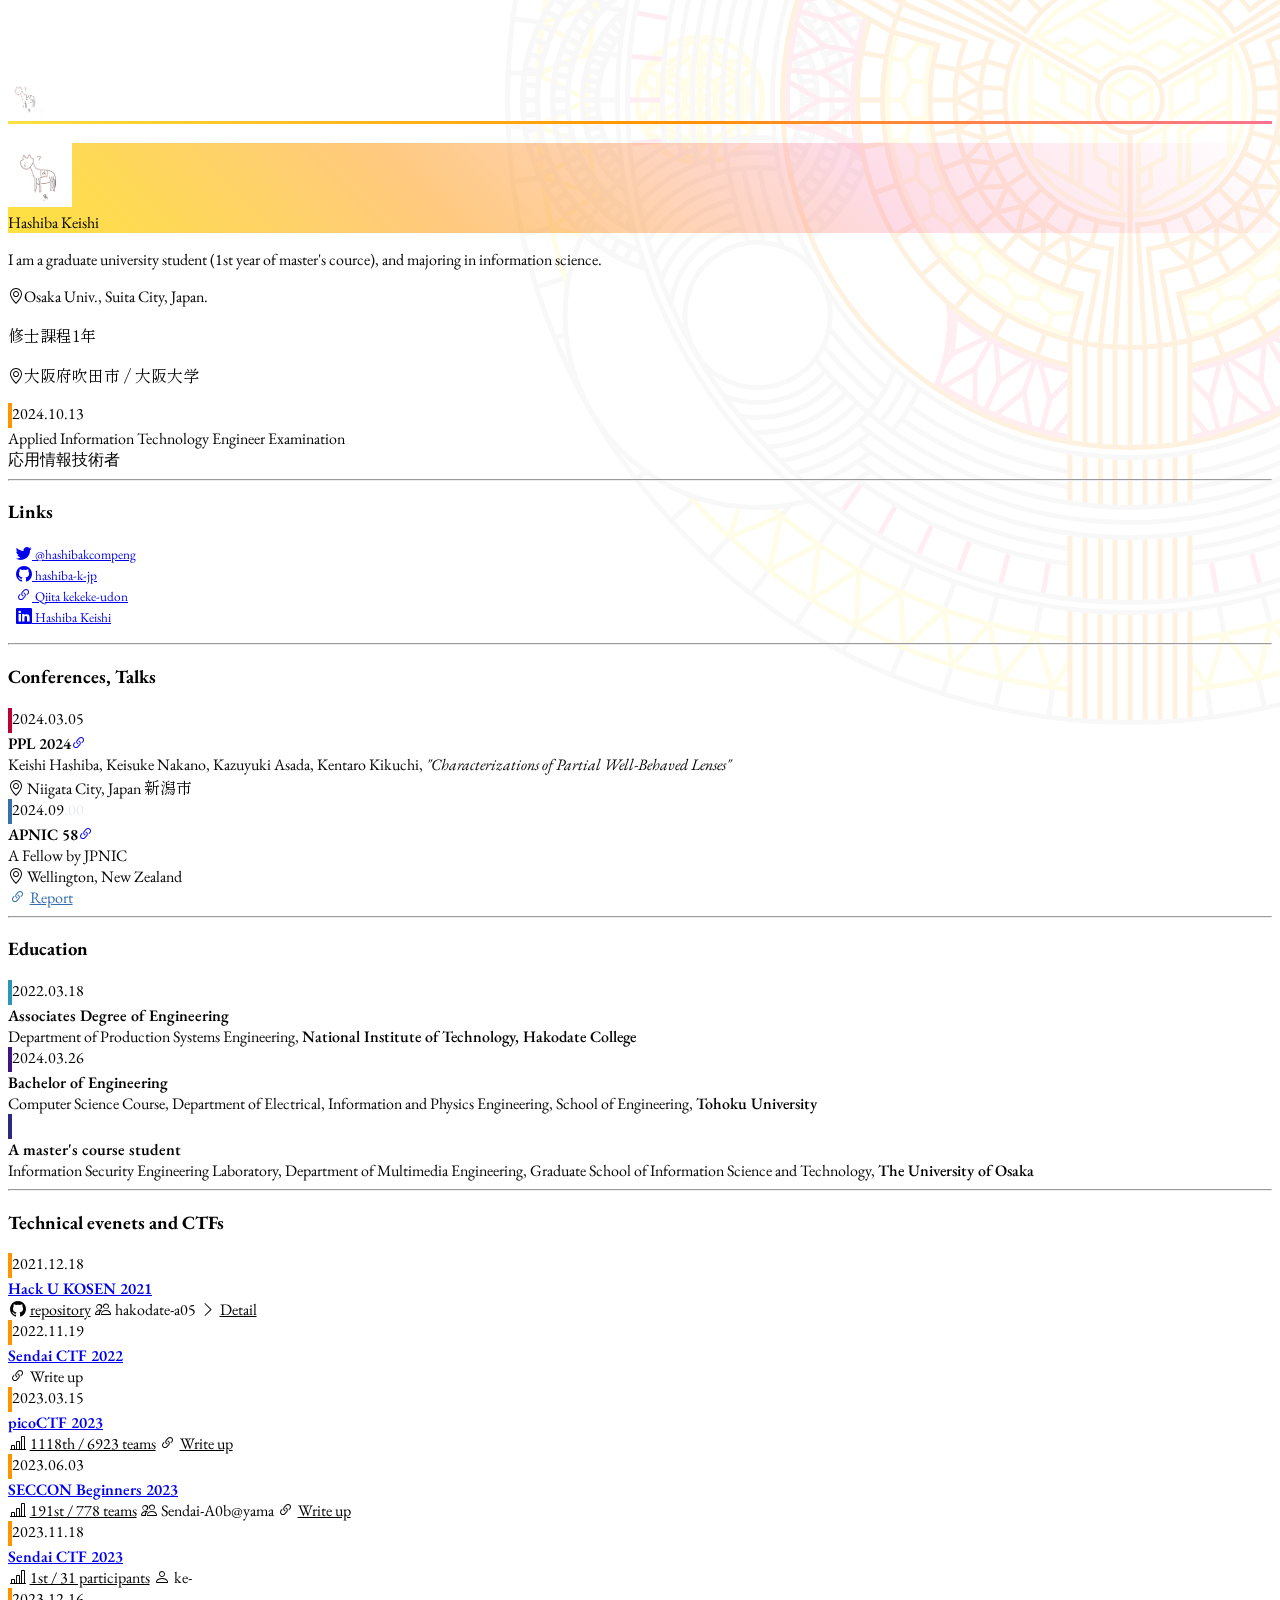
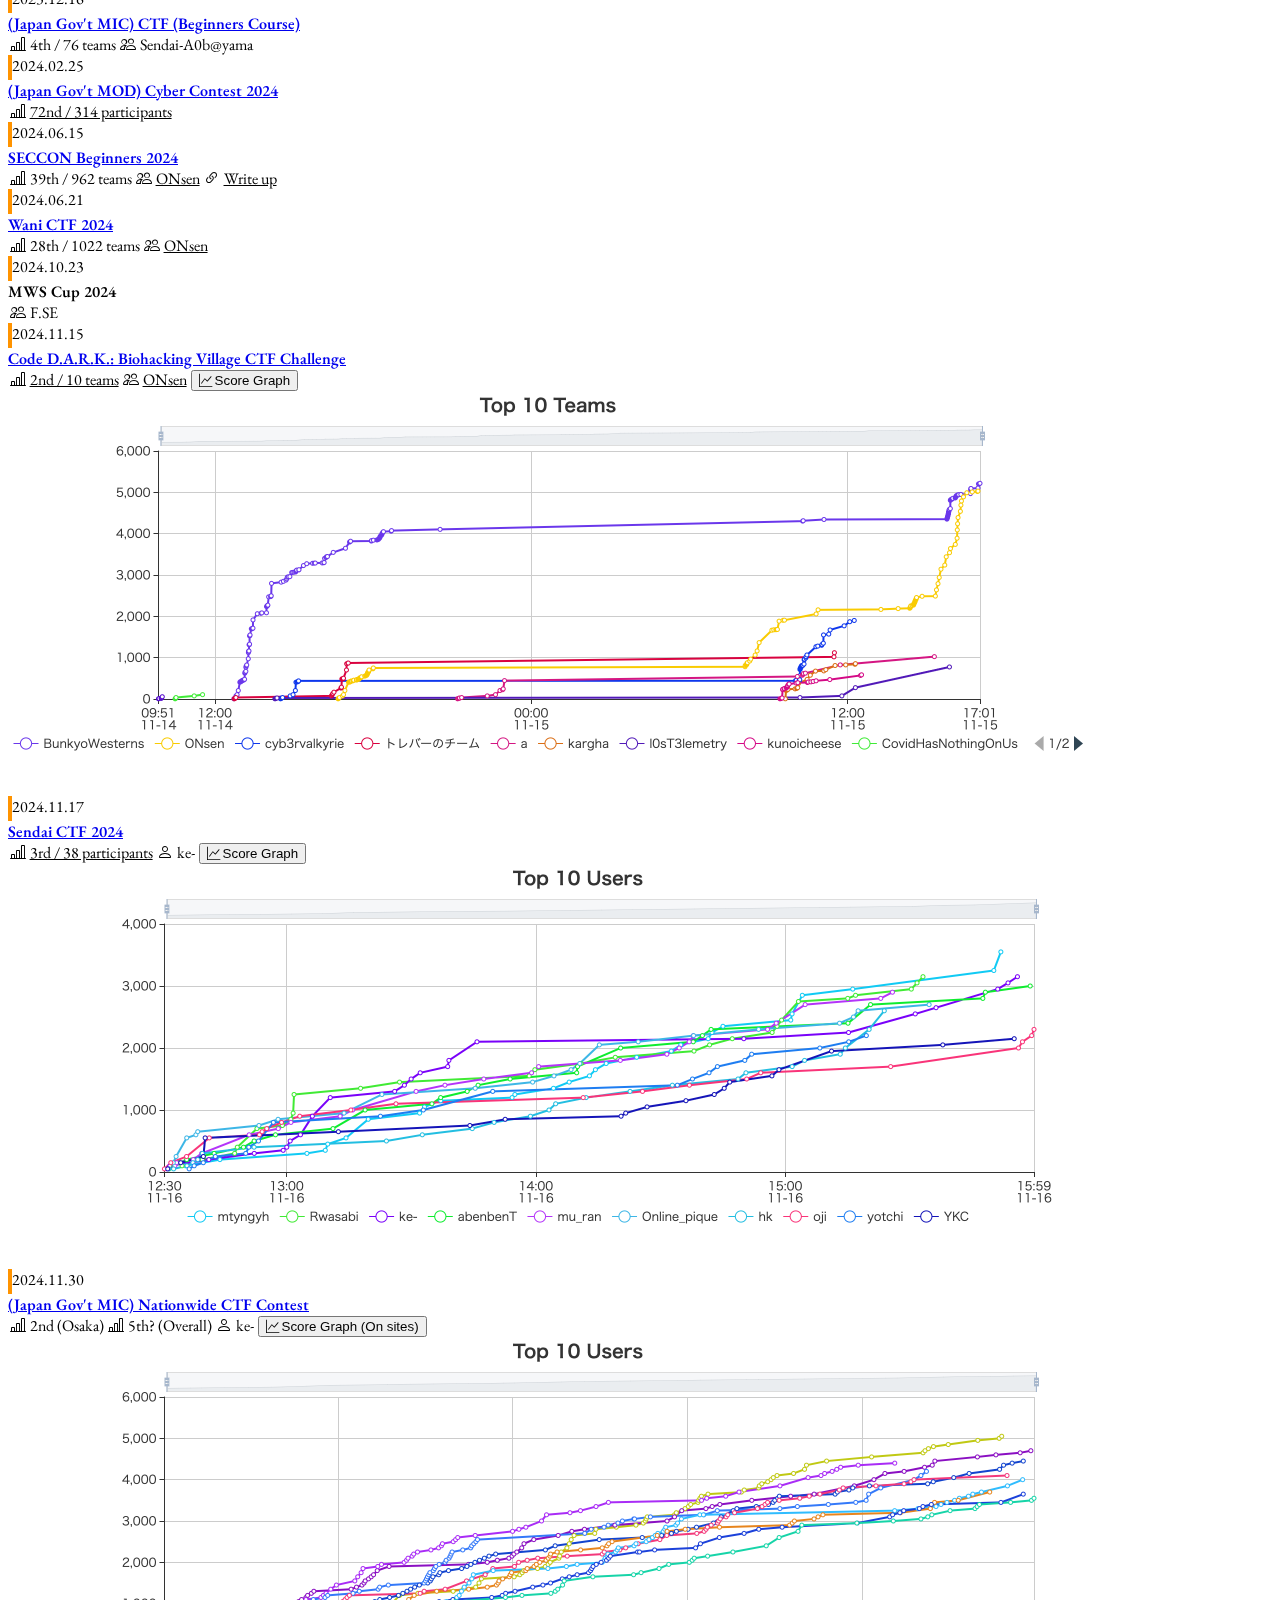
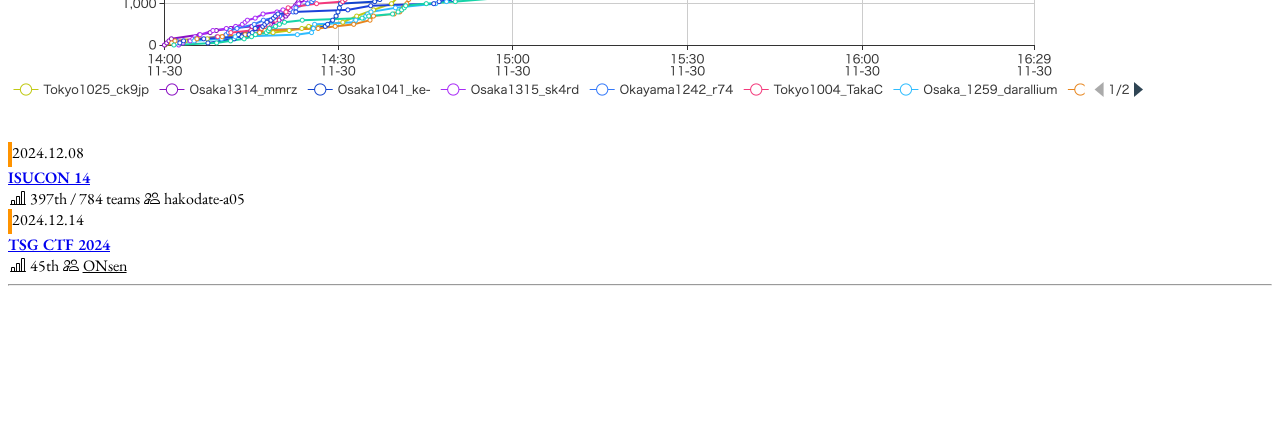
==== commit b7569565: "add AP" ====
--- a/index.html
+++ b/index.html
@@ -129,6 +129,21 @@
                     </p>
                 </div>
             </div>
+
+            <div class="container">
+                <div class="container container-content">
+                    <div class="row mt-1">
+                        <div class="date text-start text-md-center col-xxl-1 col-xl-1 col-lg-2 col-md-2 col-sm-3 col-xs-3   px-xl-1 bg-body-secondary text-body-secondary" style="border-color: rgb(255, 147, 0);">
+                            2024.10.13
+                        </div>
+                        <div class="main-contents text-sm-start col-xxl-11 col-xl-11 col-lg-10 col-md-10 col-sm-9 col-xs-9">
+                            Applied Information Technology Engineer Examination <br>
+                            応用情報技術者
+                        </div>
+                    </div>
+                </div>
+            </div>
+
             <hr class="hr  m-0" />
             <div class="container div-text">
                 <h3 class="o-font-head">Links</h3>
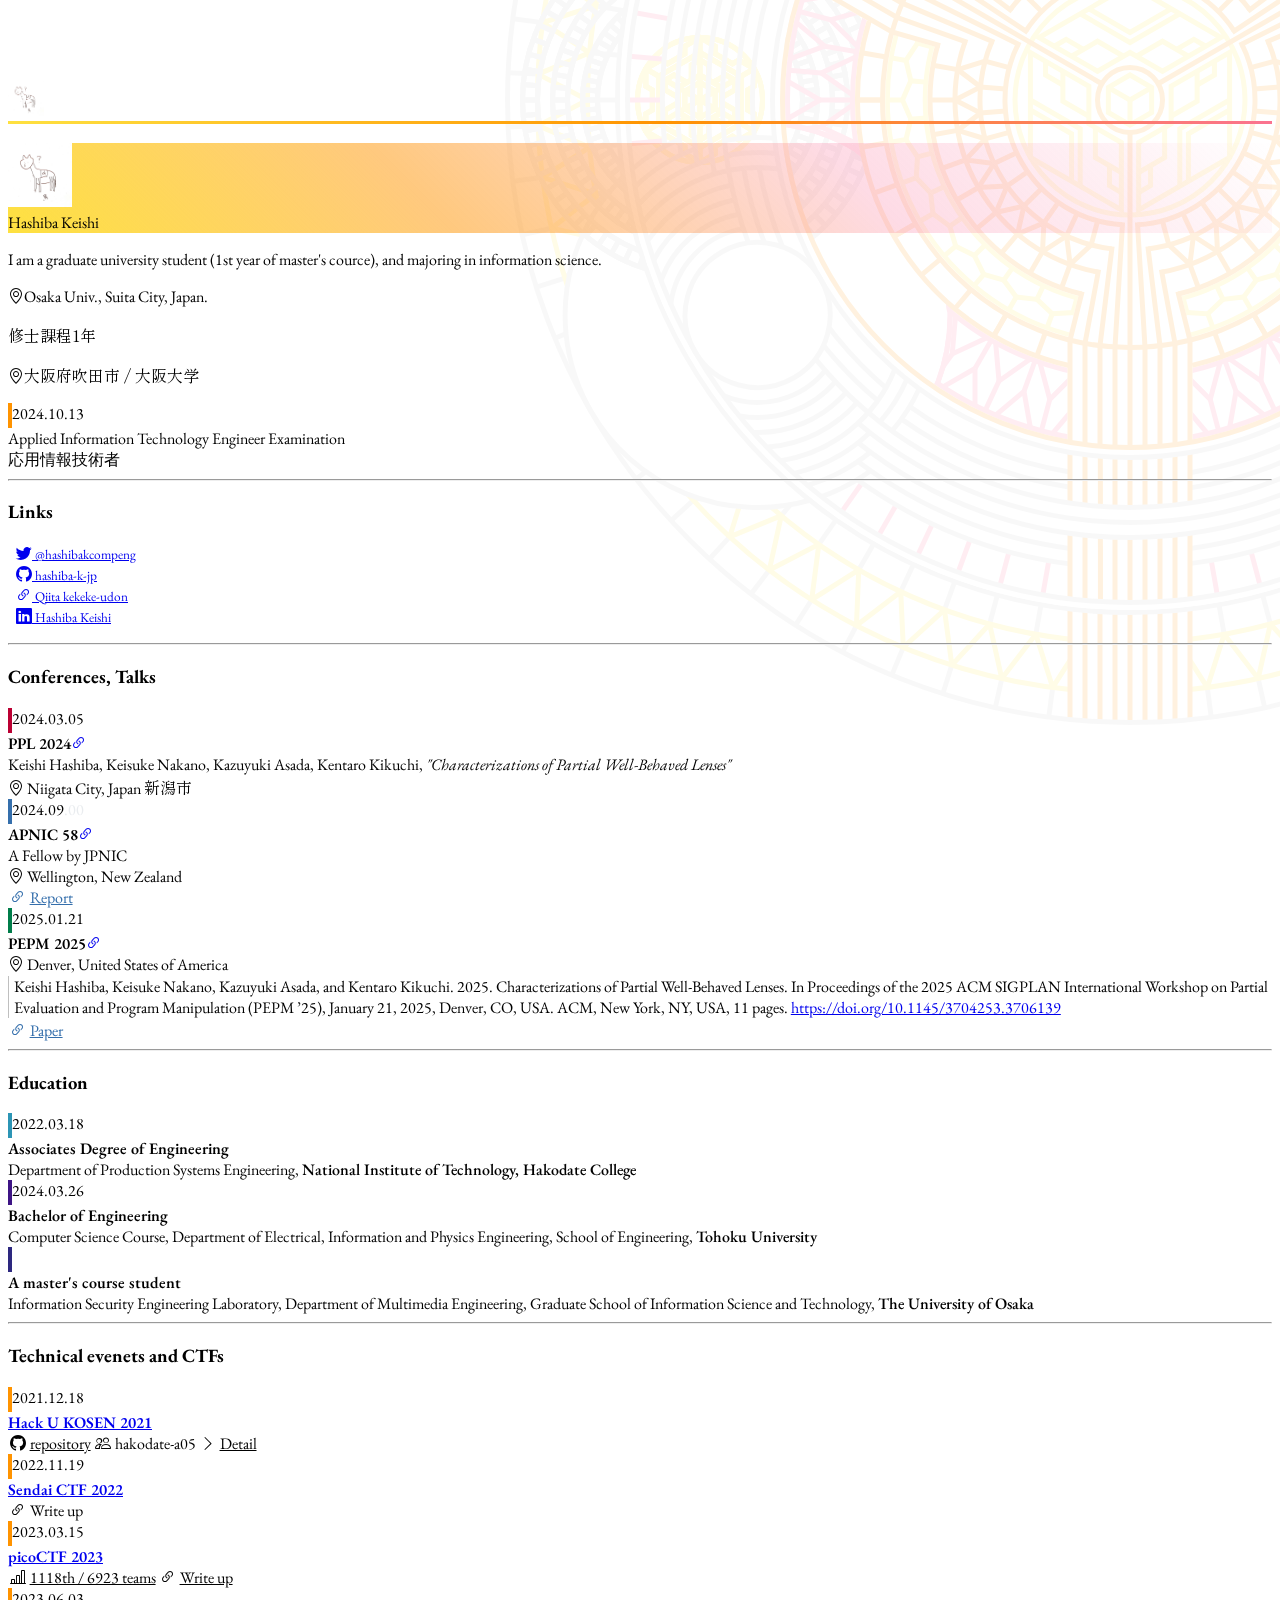
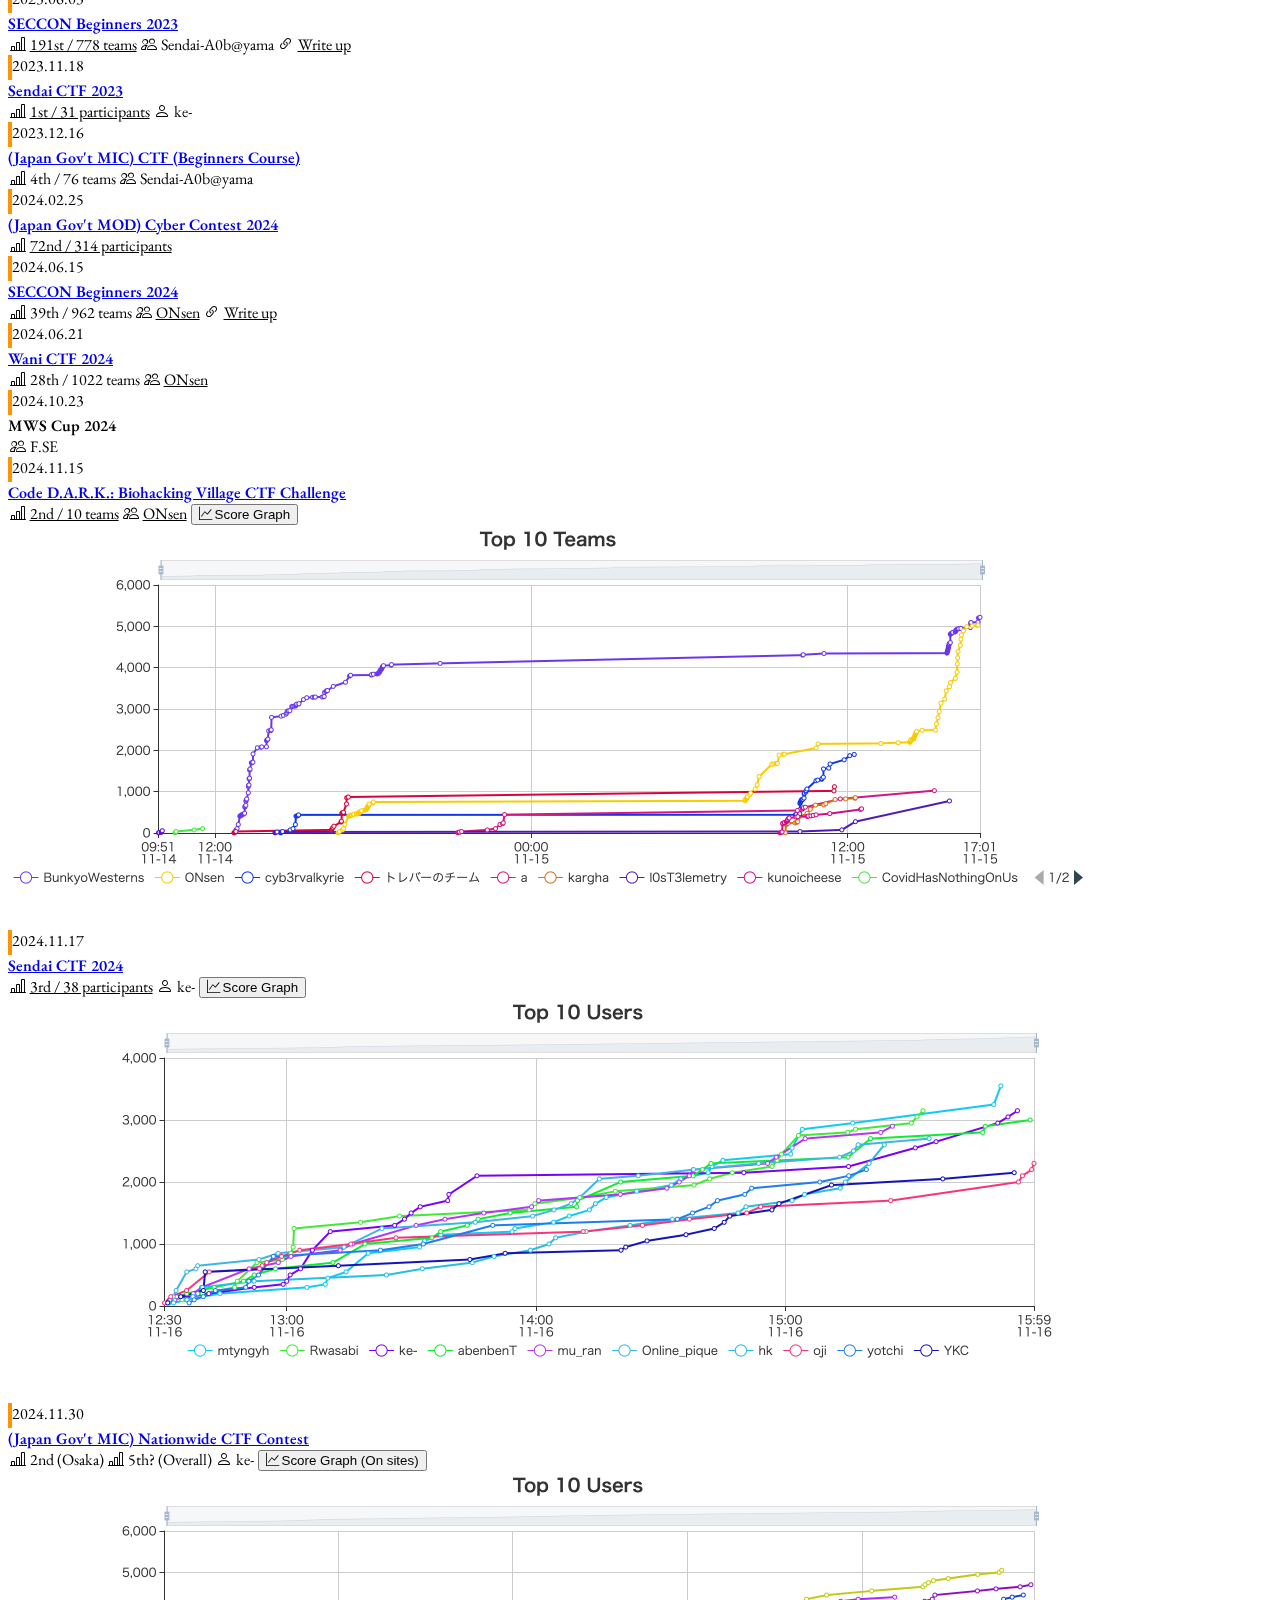
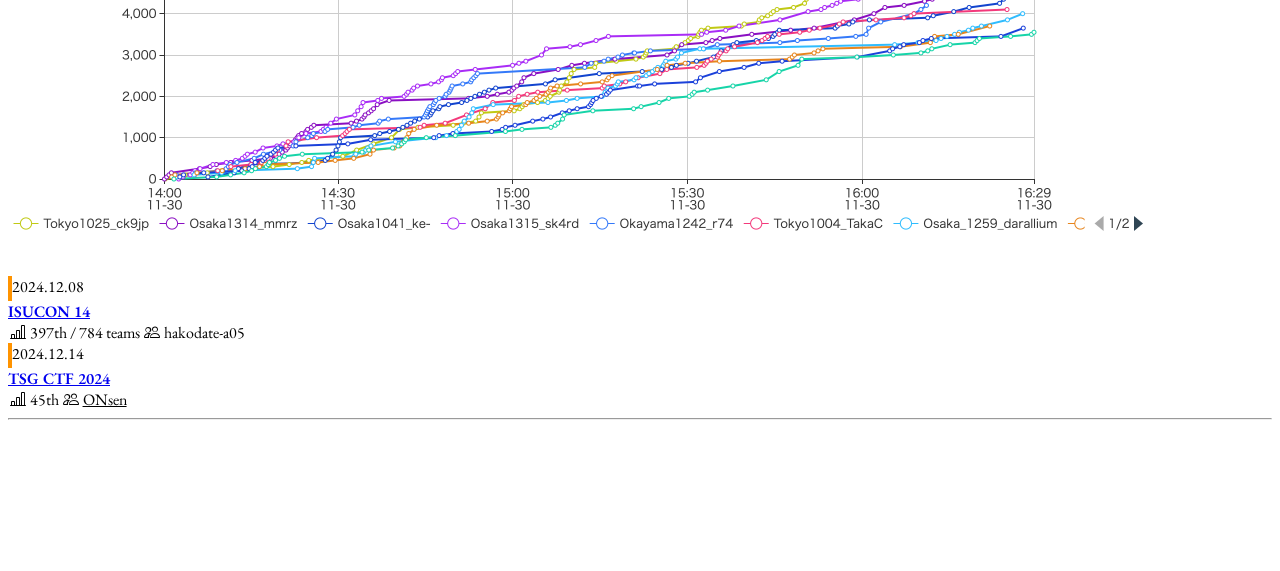
==== commit 53064679: "add pepm" ====
--- a/index.html
+++ b/index.html
@@ -65,6 +65,10 @@
                 border-color: #356FAC;
             }
 
+            .border-pepm > div{
+                border-color: #007d4a;
+            }
+
 
             .description-row{
               background-color: #F9F9F9;
@@ -74,7 +78,11 @@
                 font-style: italic;
             }
 
-
+            .paper{
+                border-left: .1em solid #80808080;
+                padding-left: .3em;
+                margin: .1em 0 .1em 0;
+            }
 
 
             @media (min-width: 576px) {
@@ -182,6 +190,20 @@
                             <span class="badge me-1 bg-secondary-subtle" style="color:#356FAC;"><i style="margin-right: 0.2em;" class="bi bi-link-45deg"></i><a target="_blank" href="https://www.nic.ad.jp/ja/intl/fellowship-program/apnic58.html">Report</a></span>
                         </div>
                     </div>
+                    <div class="row mt-1 border-pepm">
+                        <div class="date text-start text-md-center col-xxl-1 col-xl-1 col-lg-2 col-md-2 col-sm-3 col-xs-3   px-xl-1 bg-body-secondary text-body-secondary">
+                            2025.01.21
+                        </div>
+                        <div class="main-contents text-sm-start col-xxl-11 col-xl-11 col-lg-10 col-md-10 col-sm-9 col-xs-9">
+                            <p class="contents-title">PEPM 2025<a href="https://popl25.sigplan.org/home/pepm-2025" target="_blank" rel="noopener noreferrer" class="link-secondary"><i class="bi bi-link-45deg"></i></a></p>
+                            <i class="bi bi-geo-alt"></i> <span>Denver, United States of America</span><br>
+                            <p class="paper">
+                                Keishi Hashiba, Keisuke Nakano, Kazuyuki Asada, and Kentaro Kikuchi. 2025. <span class="fw-bold">Characterizations of Partial Well-Behaved Lenses</span>. In <span class="fst-italic">Proceedings of the 2025 ACM SIGPLAN International Workshop on Partial Evaluation and Program Manipulation (PEPM ’25), January 21, 2025, Denver, CO, USA.</span> ACM, New York, NY, USA, 11 pages.
+                                <span><a href=" https://doi.org/10.1145/3704253.3706139" class="link-secondary">https://doi.org/10.1145/3704253.3706139</a></span>
+                            </p>
+                            <span class="badge me-1 bg-secondary-subtle" style="color:#356FAC;"><i style="margin-right: 0.2em;" class="bi bi-link-45deg"></i><a target="_blank" href="https://dl.acm.org/doi/10.1145/3704253.3706139">Paper</a></span>
+                        </div>
+                    </div>
                 </div>
             </div>
 
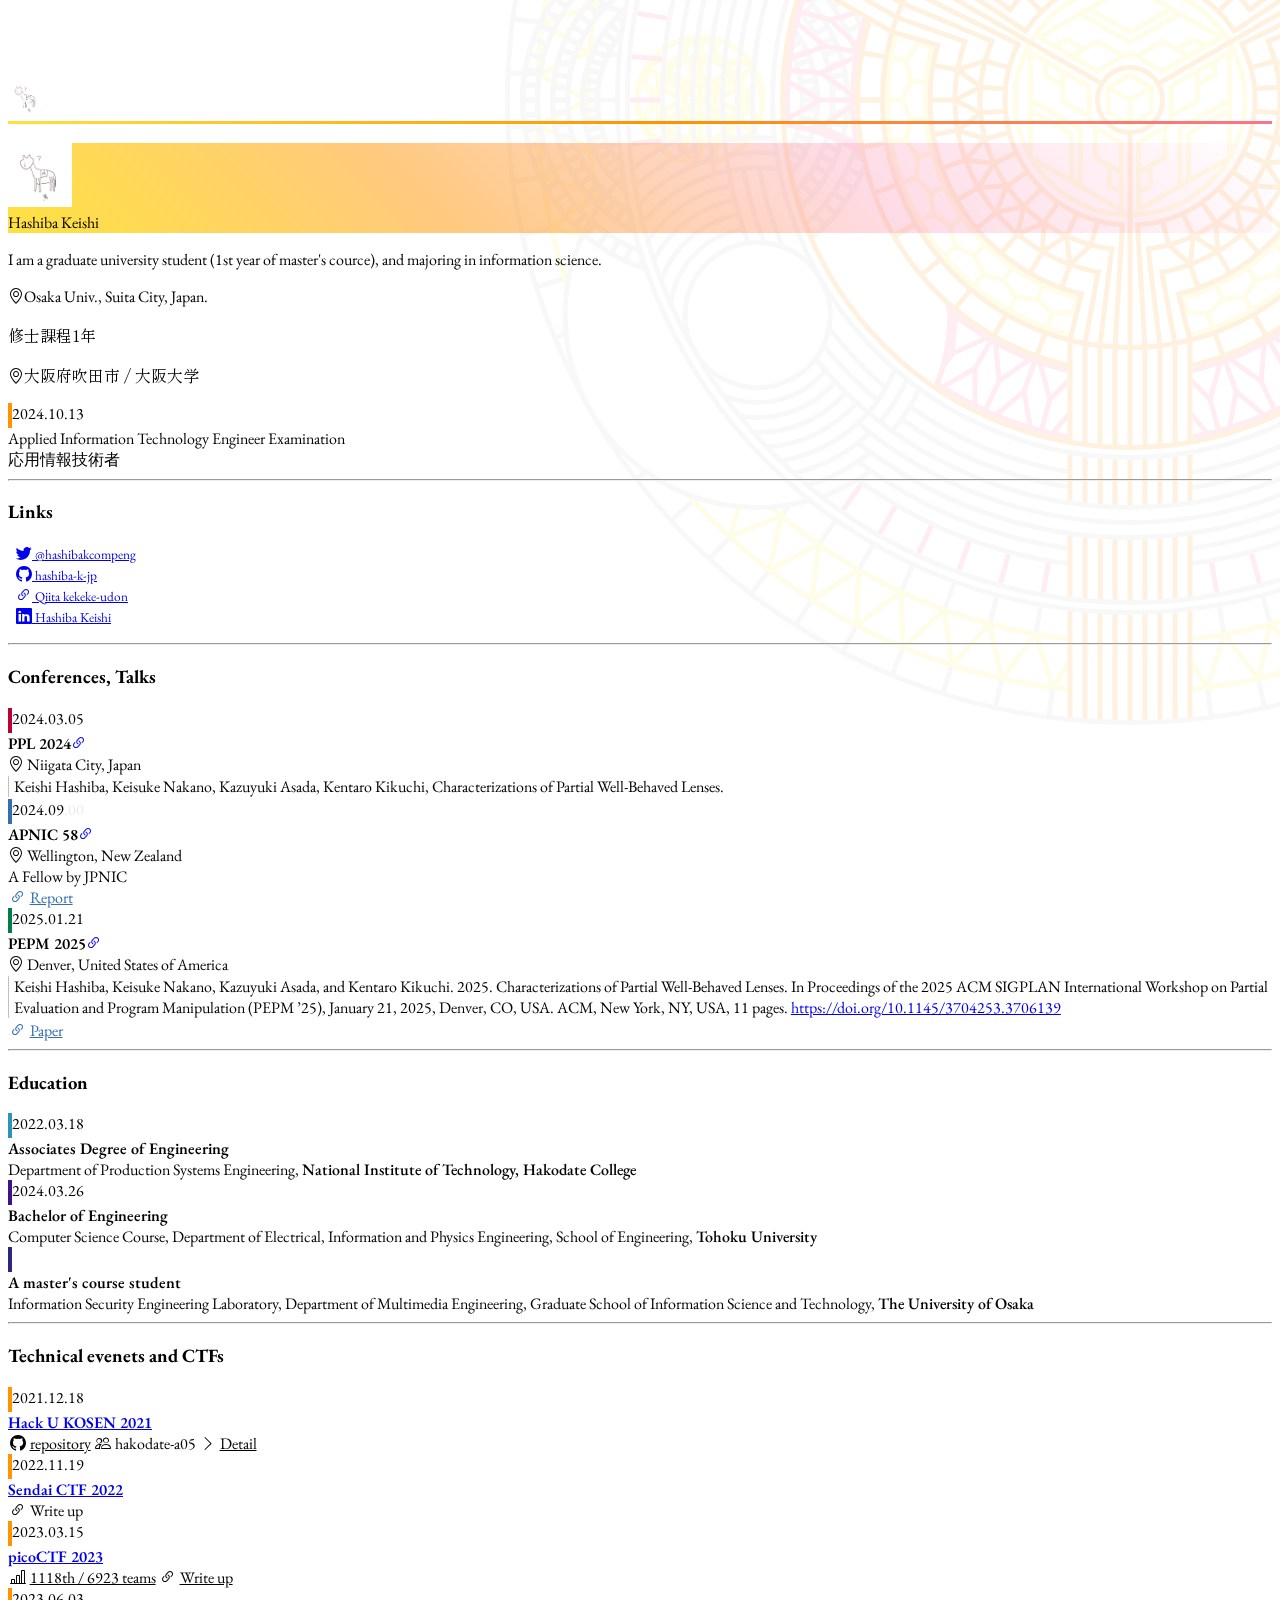
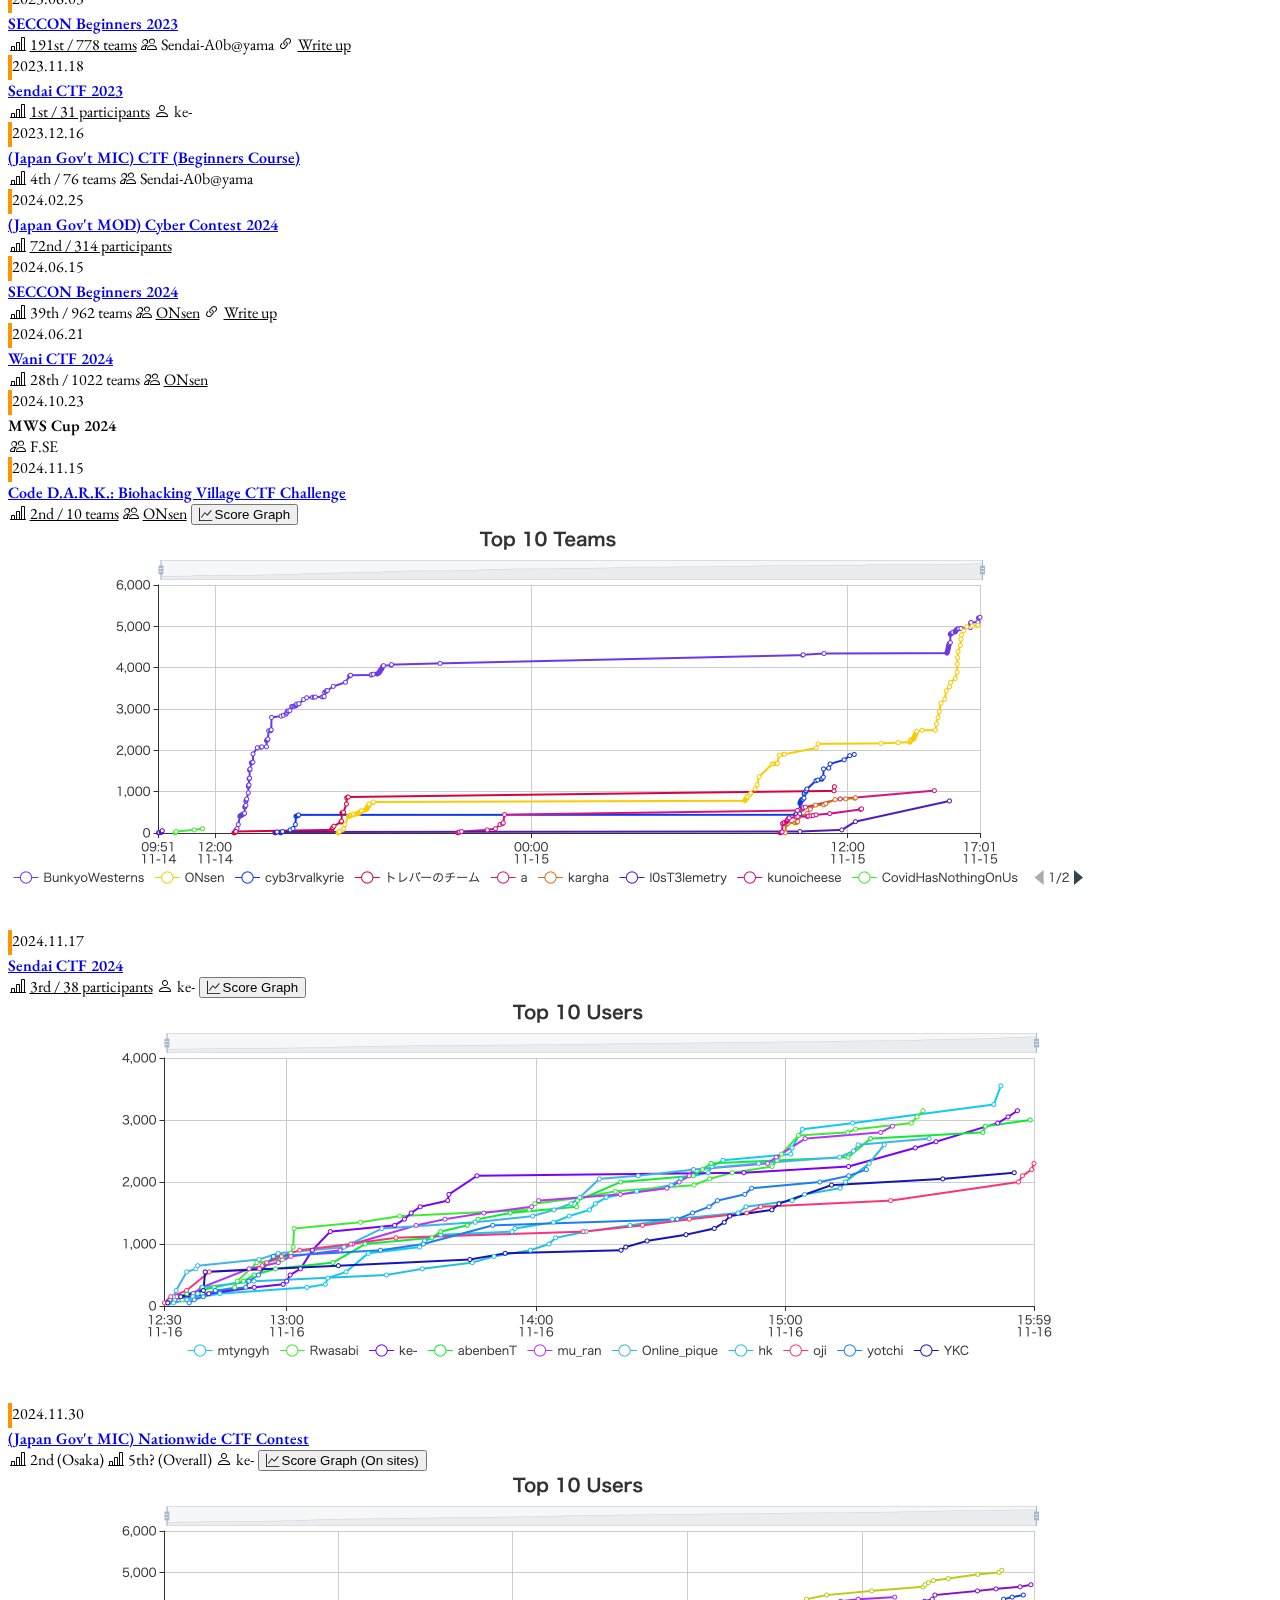
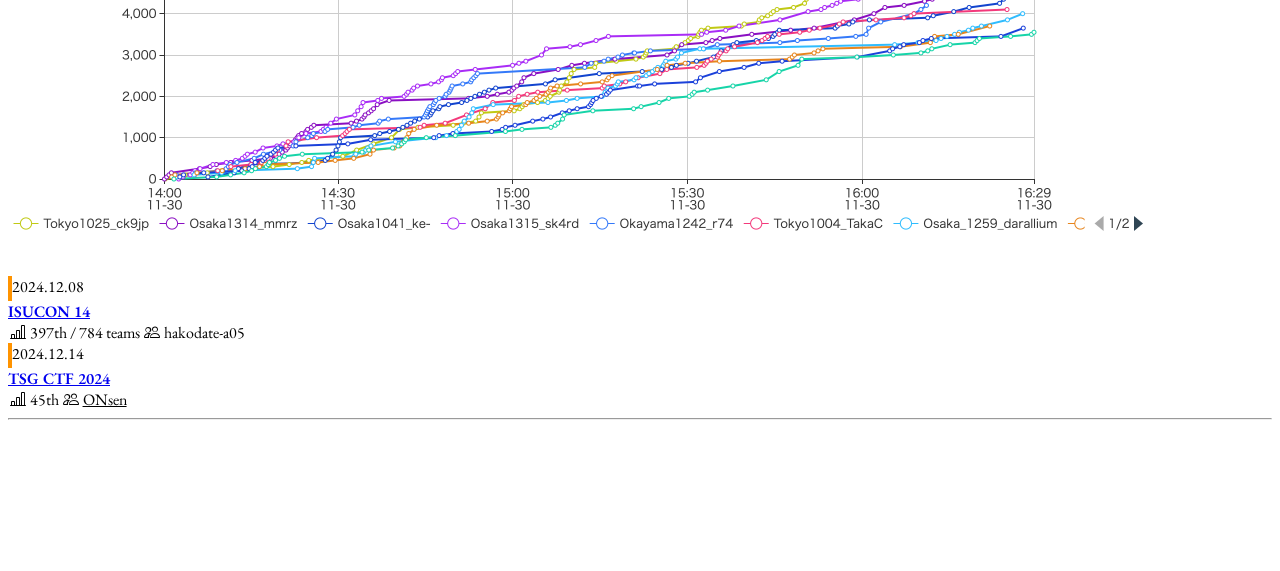
==== commit 94a18bea: "minor fix" ====
--- a/index.html
+++ b/index.html
@@ -72,10 +72,6 @@
 
             .description-row{
               background-color: #F9F9F9;
-            }
-
-            .paper-title{
-                font-style: italic;
             }
 
             .paper{
@@ -173,10 +169,11 @@
                         </div>
                         <div class="main-contents text-sm-start col-xxl-11 col-xl-11 col-lg-10 col-md-10 col-sm-9 col-xs-9">
                             <p class="contents-title">PPL 2024<a href="https://jssst-ppl.org/workshop/2024/" target="_blank" rel="noopener noreferrer" class="link-secondary"><i class="bi bi-link-45deg"></i></a></p>
-                            <span>Keishi Hashiba, Keisuke Nakano, Kazuyuki Asada, Kentaro Kikuchi,</span>
-                            <span class="paper-title">"Characterizations of Partial Well-Behaved Lenses"</span>
-                            <br>
-                            <i class="bi bi-geo-alt"></i> <span class="lang-en">Niigata City, Japan</span> <span class="lang-ja">新潟市</span>
+                            <i class="bi bi-geo-alt"></i> <span class="lang-en">Niigata City, Japan</span>
+                            <p class="paper">
+                                <span>Keishi Hashiba, Keisuke Nakano, Kazuyuki Asada, Kentaro Kikuchi,</span>
+                                <span class="fw-bold">Characterizations of Partial Well-Behaved Lenses</span>.
+                            </p>
                         </div>
                     </div>
                     <div class="row mt-1 border-apnic">
@@ -185,8 +182,8 @@
                         </div>
                         <div class="main-contents text-sm-start col-xxl-11 col-xl-11 col-lg-10 col-md-10 col-sm-9 col-xs-9">
                             <p class="contents-title">APNIC 58<a href="https://conference.apnic.net/58/" target="_blank" rel="noopener noreferrer" class="link-secondary"><i class="bi bi-link-45deg"></i></a></p>
+                            <i class="bi bi-geo-alt"></i> <span>Wellington, New Zealand</span><br>
                             <span>A Fellow by JPNIC</span><br>
-                            <i class="bi bi-geo-alt"></i> <span>Wellington, New Zealand</span><br>
                             <span class="badge me-1 bg-secondary-subtle" style="color:#356FAC;"><i style="margin-right: 0.2em;" class="bi bi-link-45deg"></i><a target="_blank" href="https://www.nic.ad.jp/ja/intl/fellowship-program/apnic58.html">Report</a></span>
                         </div>
                     </div>
@@ -198,7 +195,9 @@
                             <p class="contents-title">PEPM 2025<a href="https://popl25.sigplan.org/home/pepm-2025" target="_blank" rel="noopener noreferrer" class="link-secondary"><i class="bi bi-link-45deg"></i></a></p>
                             <i class="bi bi-geo-alt"></i> <span>Denver, United States of America</span><br>
                             <p class="paper">
-                                Keishi Hashiba, Keisuke Nakano, Kazuyuki Asada, and Kentaro Kikuchi. 2025. <span class="fw-bold">Characterizations of Partial Well-Behaved Lenses</span>. In <span class="fst-italic">Proceedings of the 2025 ACM SIGPLAN International Workshop on Partial Evaluation and Program Manipulation (PEPM ’25), January 21, 2025, Denver, CO, USA.</span> ACM, New York, NY, USA, 11 pages.
+                                Keishi Hashiba, Keisuke Nakano, Kazuyuki Asada, and Kentaro Kikuchi. 2025.
+                                <span class="fw-bold">Characterizations of Partial Well-Behaved Lenses</span>.
+                                In <span class="fst-italic">Proceedings of the 2025 ACM SIGPLAN International Workshop on Partial Evaluation and Program Manipulation (PEPM ’25), January 21, 2025, Denver, CO, USA.</span> ACM, New York, NY, USA, 11 pages.
                                 <span><a href=" https://doi.org/10.1145/3704253.3706139" class="link-secondary">https://doi.org/10.1145/3704253.3706139</a></span>
                             </p>
                             <span class="badge me-1 bg-secondary-subtle" style="color:#356FAC;"><i style="margin-right: 0.2em;" class="bi bi-link-45deg"></i><a target="_blank" href="https://dl.acm.org/doi/10.1145/3704253.3706139">Paper</a></span>
